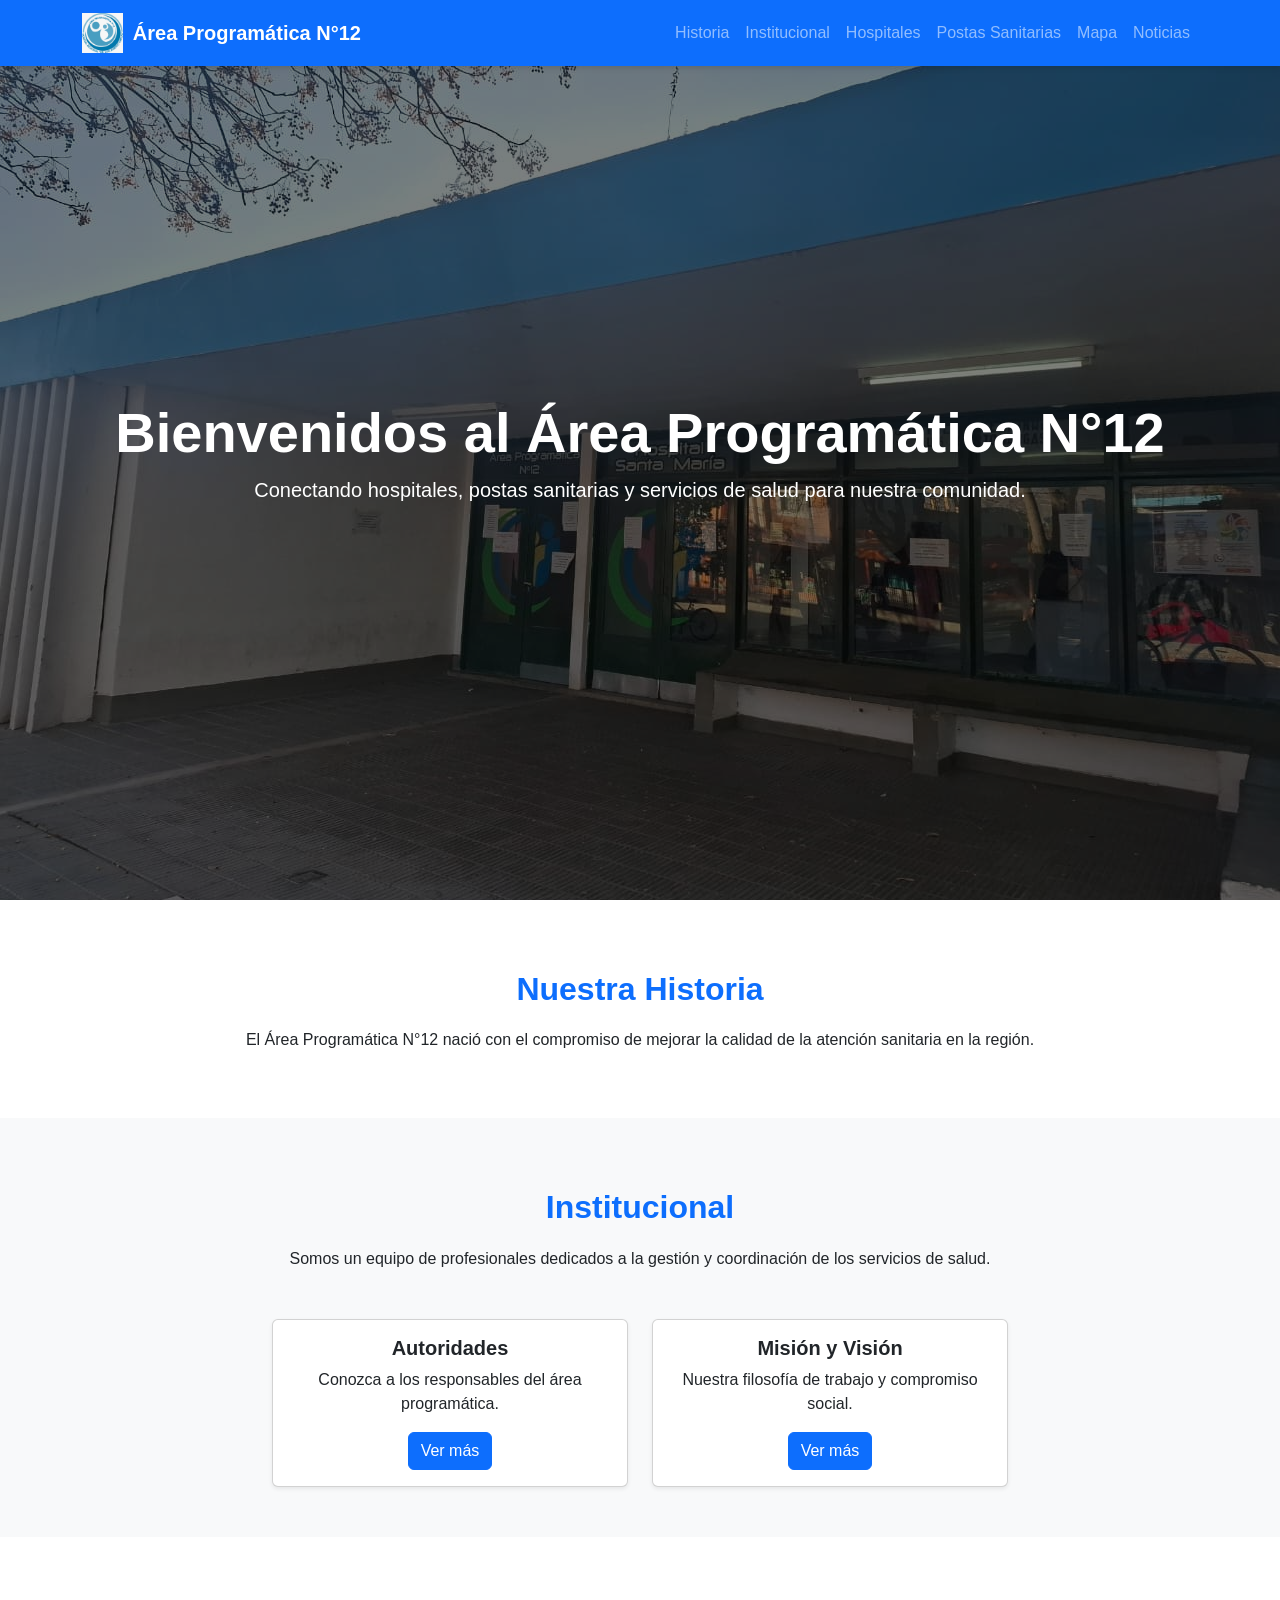
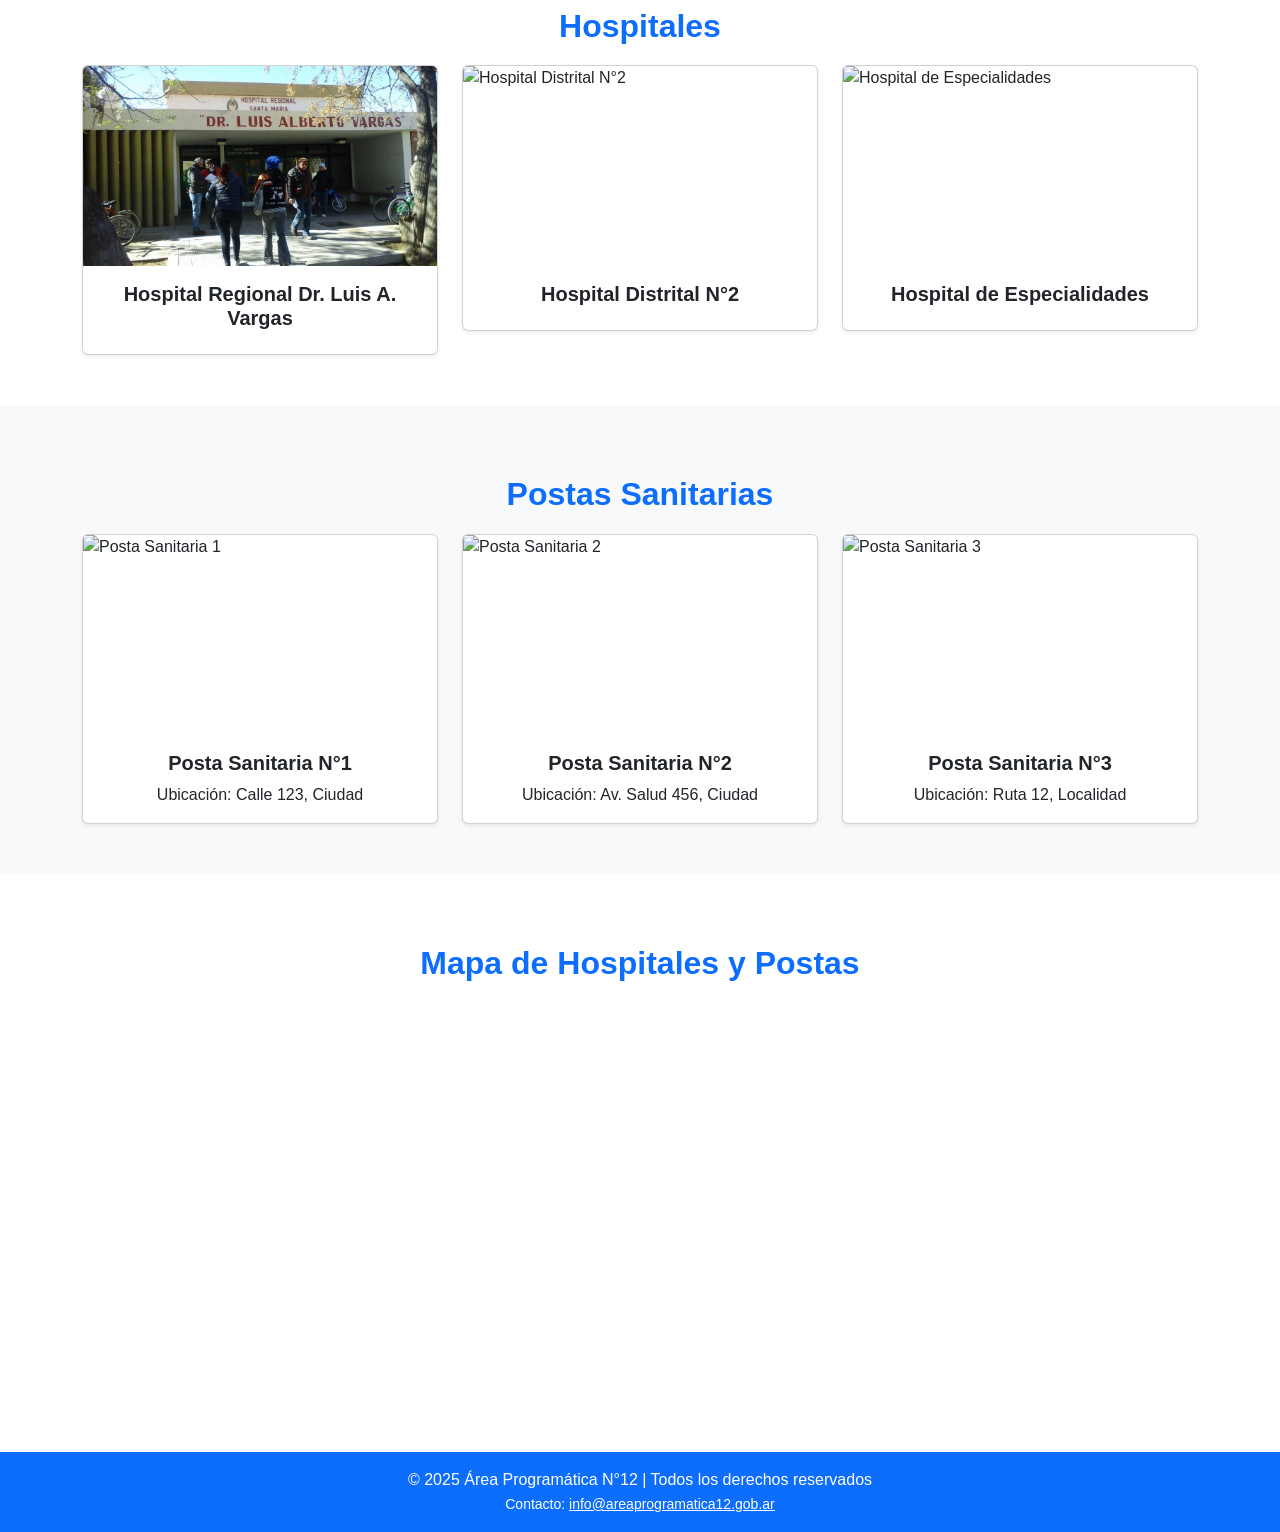
==== area12.html @ bc6757fe "v1.3" ====
<!DOCTYPE html>
<html lang="es">
<head>
  <meta charset="UTF-8" />
  <meta name="viewport" content="width=device-width, initial-scale=1.0" />
  <meta name="description" content="Área Programática N°12 - Historia, institucional, hospitales, postas sanitarias y noticias." />
  <title>Área Programática N°12</title>

  <!-- Bootstrap -->
  <link href="https://cdn.jsdelivr.net/npm/bootstrap@5.3.2/dist/css/bootstrap.min.css" rel="stylesheet" />

  <!-- Leaflet -->
  <link rel="stylesheet" href="https://unpkg.com/leaflet/dist/leaflet.css" />

  <style>
    html {
      scroll-behavior: smooth;
    }
    body {
      font-family: Arial, sans-serif;
    }

    /* Navbar */
    .navbar {
      box-shadow: 0 2px 5px rgba(0, 0, 0, 0.1);
    }
    .navbar-brand img {
      height: 40px;
      margin-right: 10px;
    }

    /* Secciones */
    section {
      padding-top: 70px;
      padding-bottom: 50px;
    }
    section h2 {
      font-weight: bold;
      color: #0d6efd;
      text-align: center;
      margin-bottom: 20px;
    }

    /* Portada */
    #inicio {
      background: url('images/portada-hospital.jpeg') no-repeat center center/cover;
      height: 100vh;
      position: relative;
      color: white;
    }
    #inicio::before {
      content: "";
      position: absolute;
      top: 0;
      left: 0;
      width: 100%;
      height: 100%;
      background: rgba(0, 0, 0, 0.5);
    }
    #inicio .container {
      position: relative;
      z-index: 1;
    }

    /* Tarjetas */
    .hospital-card img,
    .posta-card img {
      height: 200px;
      object-fit: cover;
    }

    /* Mapa */
    #map {
      height: 400px;
      border-radius: 10px;
      margin-top: 20px;
    }

    /* Footer */
    footer a {
      text-decoration: underline;
    }
  </style>
</head>
<body data-bs-spy="scroll" data-bs-target="#navbar" data-bs-offset="70" tabindex="0">

  <!-- Navbar -->
  <nav id="navbar" class="navbar navbar-expand-lg navbar-dark bg-primary fixed-top">
    <div class="container">
      <a class="navbar-brand fw-bold d-flex align-items-center" href="#inicio">
        <img src="images/logo2.jpeg" alt="Logo" />
        Área Programática N°12
      </a>
      <button class="navbar-toggler" type="button" data-bs-toggle="collapse" data-bs-target="#navbarNav">
        <span class="navbar-toggler-icon"></span>
      </button>
      <div class="collapse navbar-collapse" id="navbarNav">
        <ul class="navbar-nav ms-auto">
          <li class="nav-item"><a class="nav-link" href="#historia">Historia</a></li>
          <li class="nav-item"><a class="nav-link" href="#institucional">Institucional</a></li>
          <li class="nav-item"><a class="nav-link" href="#hospitales">Hospitales</a></li>
          <li class="nav-item"><a class="nav-link" href="#postas">Postas Sanitarias</a></li>
          <li class="nav-item"><a class="nav-link" href="#mapa">Mapa</a></li>
          <li class="nav-item"><a class="nav-link" href="#noticias">Noticias</a></li>
        </ul>
      </div>
    </div>
  </nav>

  <!-- Portada -->
  <section id="inicio" class="d-flex align-items-center text-center">
    <div class="container">
      <h1 class="fw-bold display-4">Bienvenidos al Área Programática N°12</h1>
      <p class="lead">Conectando hospitales, postas sanitarias y servicios de salud para nuestra comunidad.</p>
    </div>
  </section>

  <!-- Historia -->
  <section id="historia">
    <div class="container">
      <h2>Nuestra Historia</h2>
      <p class="text-center">El Área Programática N°12 nació con el compromiso de mejorar la calidad de la atención sanitaria en la región.</p>
    </div>
  </section>

  <!-- Institucional -->
  <section id="institucional" class="bg-light">
    <div class="container">
      <h2>Institucional</h2>
      <p class="text-center">Somos un equipo de profesionales dedicados a la gestión y coordinación de los servicios de salud.</p>

      <!-- Tarjetas con modales -->
      <div class="row g-4 justify-content-center mt-4">
        <!-- Autoridades -->
        <div class="col-md-4">
          <div class="card shadow-sm text-center">
            <div class="card-body">
              <h5 class="card-title fw-bold">Autoridades</h5>
              <p class="card-text">Conozca a los responsables del área programática.</p>
              <button class="btn btn-primary" data-bs-toggle="modal" data-bs-target="#modalAutoridades">Ver más</button>
            </div>
          </div>
        </div>
        <!-- Otra tarjeta de ejemplo -->
        <div class="col-md-4">
          <div class="card shadow-sm text-center">
            <div class="card-body">
              <h5 class="card-title fw-bold">Misión y Visión</h5>
              <p class="card-text">Nuestra filosofía de trabajo y compromiso social.</p>
              <button class="btn btn-primary" data-bs-toggle="modal" data-bs-target="#modalMision">Ver más</button>
            </div>
          </div>
        </div>
      </div>
    </div>
  </section>

  <!-- Modal Autoridades -->
  <div class="modal fade" id="modalAutoridades" tabindex="-1" aria-hidden="true">
    <div class="modal-dialog">
      <div class="modal-content">
        <div class="modal-header bg-primary text-white">
          <h5 class="modal-title">Autoridades</h5>
          <button type="button" class="btn-close btn-close-white" data-bs-dismiss="modal"></button>
        </div>
        <div class="modal-body">
          <ul>
            <li><strong>Director General:</strong> Dr. Juan Pérez</li>
            <li><strong>Subdirectora:</strong> Dra. María Gómez</li>
            <li><strong>Jefe de Área Técnica:</strong> Lic. Carlos Rodríguez</li>
          </ul>
        </div>
      </div>
    </div>
  </div>

  <!-- Modal Misión -->
  <div class="modal fade" id="modalMision" tabindex="-1" aria-hidden="true">
    <div class="modal-dialog">
      <div class="modal-content">
        <div class="modal-header bg-primary text-white">
          <h5 class="modal-title">Misión y Visión</h5>
          <button type="button" class="btn-close btn-close-white" data-bs-dismiss="modal"></button>
        </div>
        <div class="modal-body">
          <p>Nuestra misión es brindar servicios de salud de calidad, accesibles y oportunos a toda la comunidad, con una visión de innovación y desarrollo sostenible.</p>
        </div>
      </div>
    </div>
  </div>

  <!-- Hospitales -->
  <section id="hospitales">
    <div class="container">
      <h2>Hospitales</h2>
      <div class="row g-4">
        <div class="col-md-4">
          <a href="index.html" class="text-decoration-none text-dark">
            <div class="card hospital-card shadow-sm">
              <img src="images/portada-hospital.jpg" class="card-img-top" alt="Hospital Regional N°1">
              <div class="card-body text-center">
                <h5 class="card-title fw-bold">Hospital Regional Dr. Luis A. Vargas</h5>
              </div>
            </div>
          </a>
        </div>
        <div class="col-md-4">
          <a href="hospital2.html" class="text-decoration-none text-dark">
            <div class="card hospital-card shadow-sm">
              <img src="https://via.placeholder.com/400x200?text=Hospital+Distrital+N2" class="card-img-top" alt="Hospital Distrital N°2">
              <div class="card-body text-center">
                <h5 class="card-title fw-bold">Hospital Distrital N°2</h5>
              </div>
            </div>
          </a>
        </div>
        <div class="col-md-4">
          <a href="hospital3.html" class="text-decoration-none text-dark">
            <div class="card hospital-card shadow-sm">
              <img src="https://via.placeholder.com/400x200?text=Hospital+Especialidades" class="card-img-top" alt="Hospital de Especialidades">
              <div class="card-body text-center">
                <h5 class="card-title fw-bold">Hospital de Especialidades</h5>
              </div>
            </div>
          </a>
        </div>
      </div>
    </div>
  </section>

  <!-- Postas -->
  <section id="postas" class="bg-light">
    <div class="container">
      <h2>Postas Sanitarias</h2>
      <div class="row g-4">
        <div class="col-md-4">
          <div class="card posta-card shadow-sm">
            <img src="https://via.placeholder.com/400x200?text=Posta+Sanitaria+1" class="card-img-top" alt="Posta Sanitaria 1">
            <div class="card-body text-center">
              <h5 class="card-title fw-bold">Posta Sanitaria N°1</h5>
              <p class="card-text">Ubicación: Calle 123, Ciudad</p>
            </div>
          </div>
        </div>
        <div class="col-md-4">
          <div class="card posta-card shadow-sm">
            <img src="https://via.placeholder.com/400x200?text=Posta+Sanitaria+2" class="card-img-top" alt="Posta Sanitaria 2">
            <div class="card-body text-center">
              <h5 class="card-title fw-bold">Posta Sanitaria N°2</h5>
              <p class="card-text">Ubicación: Av. Salud 456, Ciudad</p>
            </div>
          </div>
        </div>
        <div class="col-md-4">
          <div class="card posta-card shadow-sm">
            <img src="https://via.placeholder.com/400x200?text=Posta+Sanitaria+3" class="card-img-top" alt="Posta Sanitaria 3">
            <div class="card-body text-center">
              <h5 class="card-title fw-bold">Posta Sanitaria N°3</h5>
              <p class="card-text">Ubicación: Ruta 12, Localidad</p>
            </div>
          </div>
        </div>
      </div>
    </div>
  </section>

  <!-- Mapa -->
  <section id="mapa">
    <div class="container">
      <h2>Mapa de Hospitales y Postas</h2>
      <div id="map"></div>
    </div>
  </section>

  <!-- Footer -->
  <footer class="bg-primary text-white text-center py-3">
    <p class="mb-0">&copy; 2025 Área Programática N°12 | Todos los derechos reservados</p>
    <small>Contacto: <a href="mailto:info@areaprogramatica12.gob.ar" class="text-white">info@areaprogramatica12.gob.ar</a></small>
  </footer>

  <!-- Scripts -->
  <script src="https://cdn.jsdelivr.net/npm/bootstrap@5.3.2/dist/js/bootstrap.bundle.min.js"></script>
  <script src="https://unpkg.com/leaflet/dist/leaflet.js"></script>

  <script>
     // Inicializar mapa
    const map = L.map('map').setView([-26.6494997, -66.3441922], 9); // Coordenadas de ejemplo

    // Cargar capa base
    L.tileLayer('https://{s}.tile.openstreetmap.org/{z}/{x}/{y}.png', {
      attribution: '&copy; OpenStreetMap contributors'
    }).addTo(map);

    // Marcadores: hospitales y postas (ejemplo)
    const locations = [
      { name: "Hospital Regional Dr. Luis A. Vargas", coords: [-26.6971282, -66.0483714] },
      { name: "Hospital Distrital N°2", coords: [-26.8003059, -66.0695177] },
      { name: "Hospital de Especialidades", coords: [-34.62, -58.42] },
      { name: "Posta Sanitaria N°1", coords: [-34.63, -58.43] },
      { name: "Posta Sanitaria N°2", coords: [-34.64, -58.44] },
      { name: "Posta Sanitaria N°3", coords: [-34.65, -58.45] }
    ];

    // Agregar marcadores al mapa
    locations.forEach(loc => {
      L.marker(loc.coords).addTo(map)
        .bindPopup(`<b>${loc.name}</b>`)
        .openPopup;
    });
  </script>
</body>
</html>
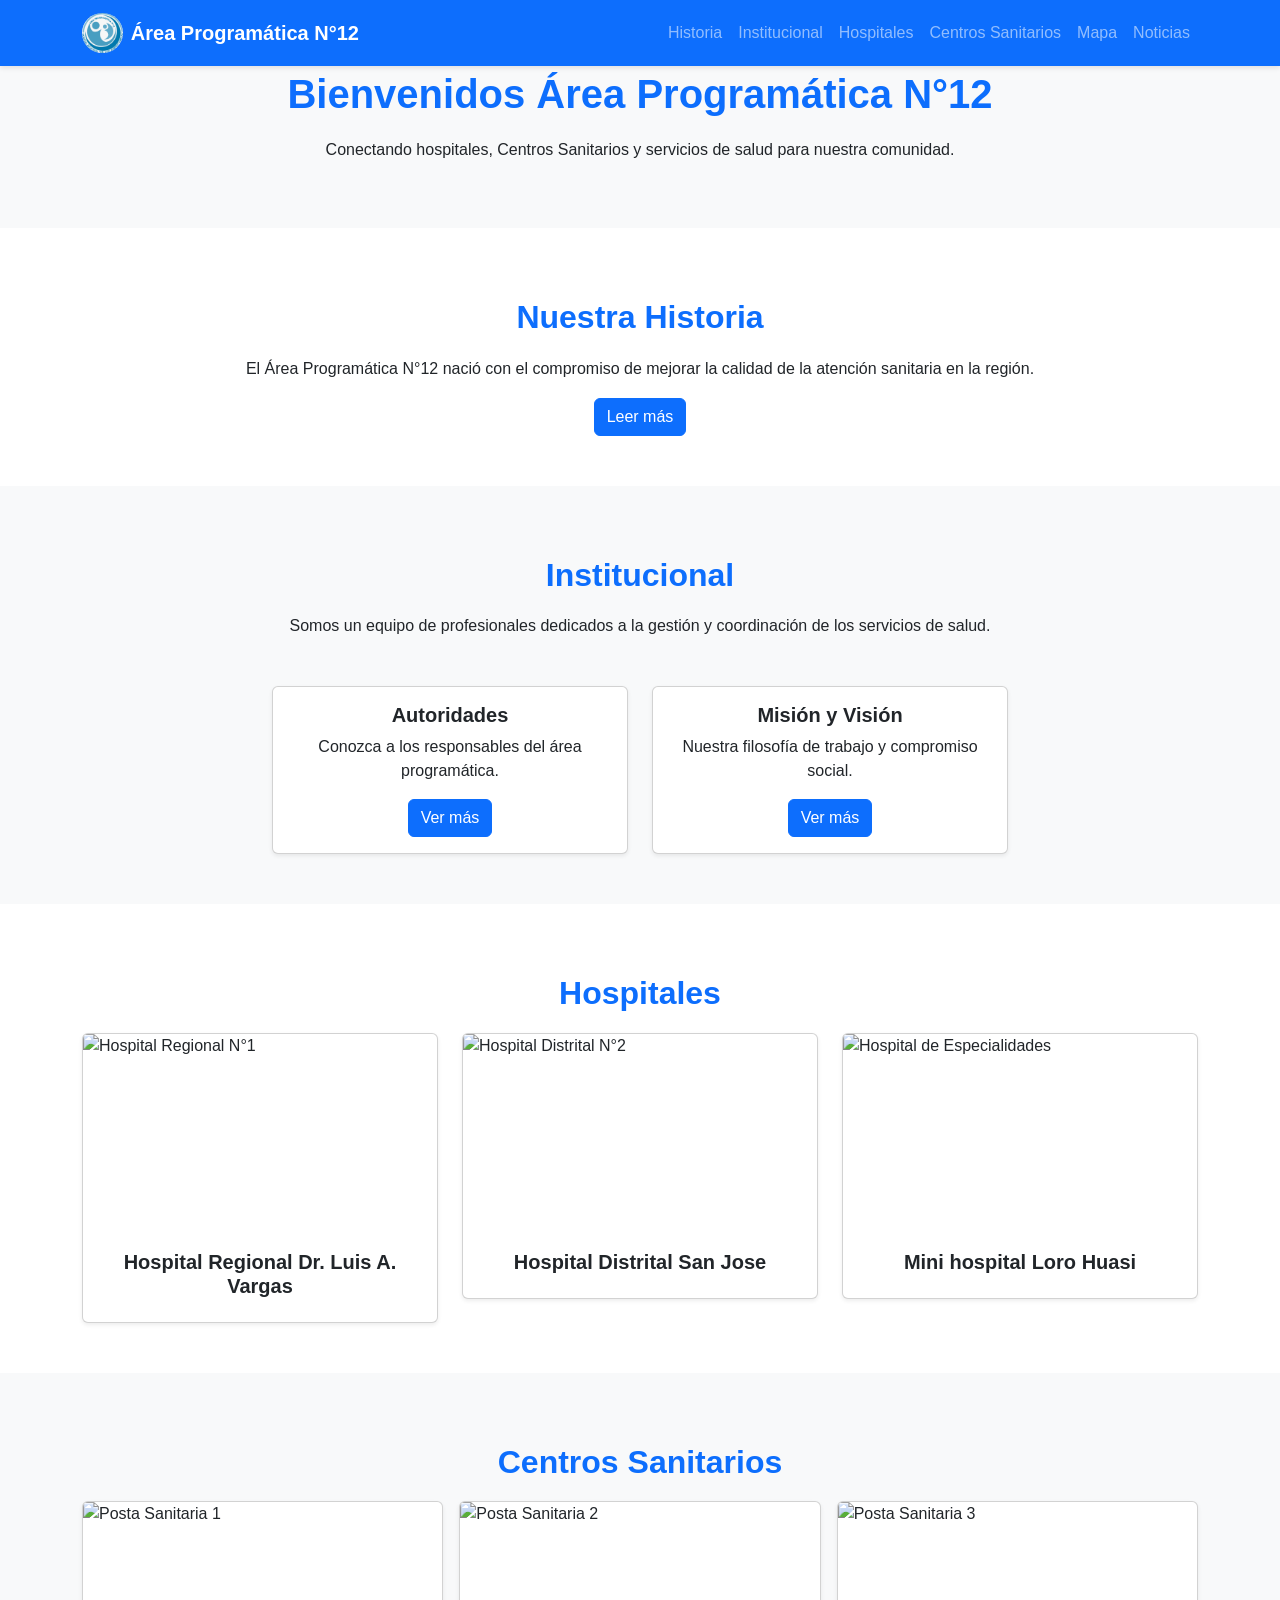
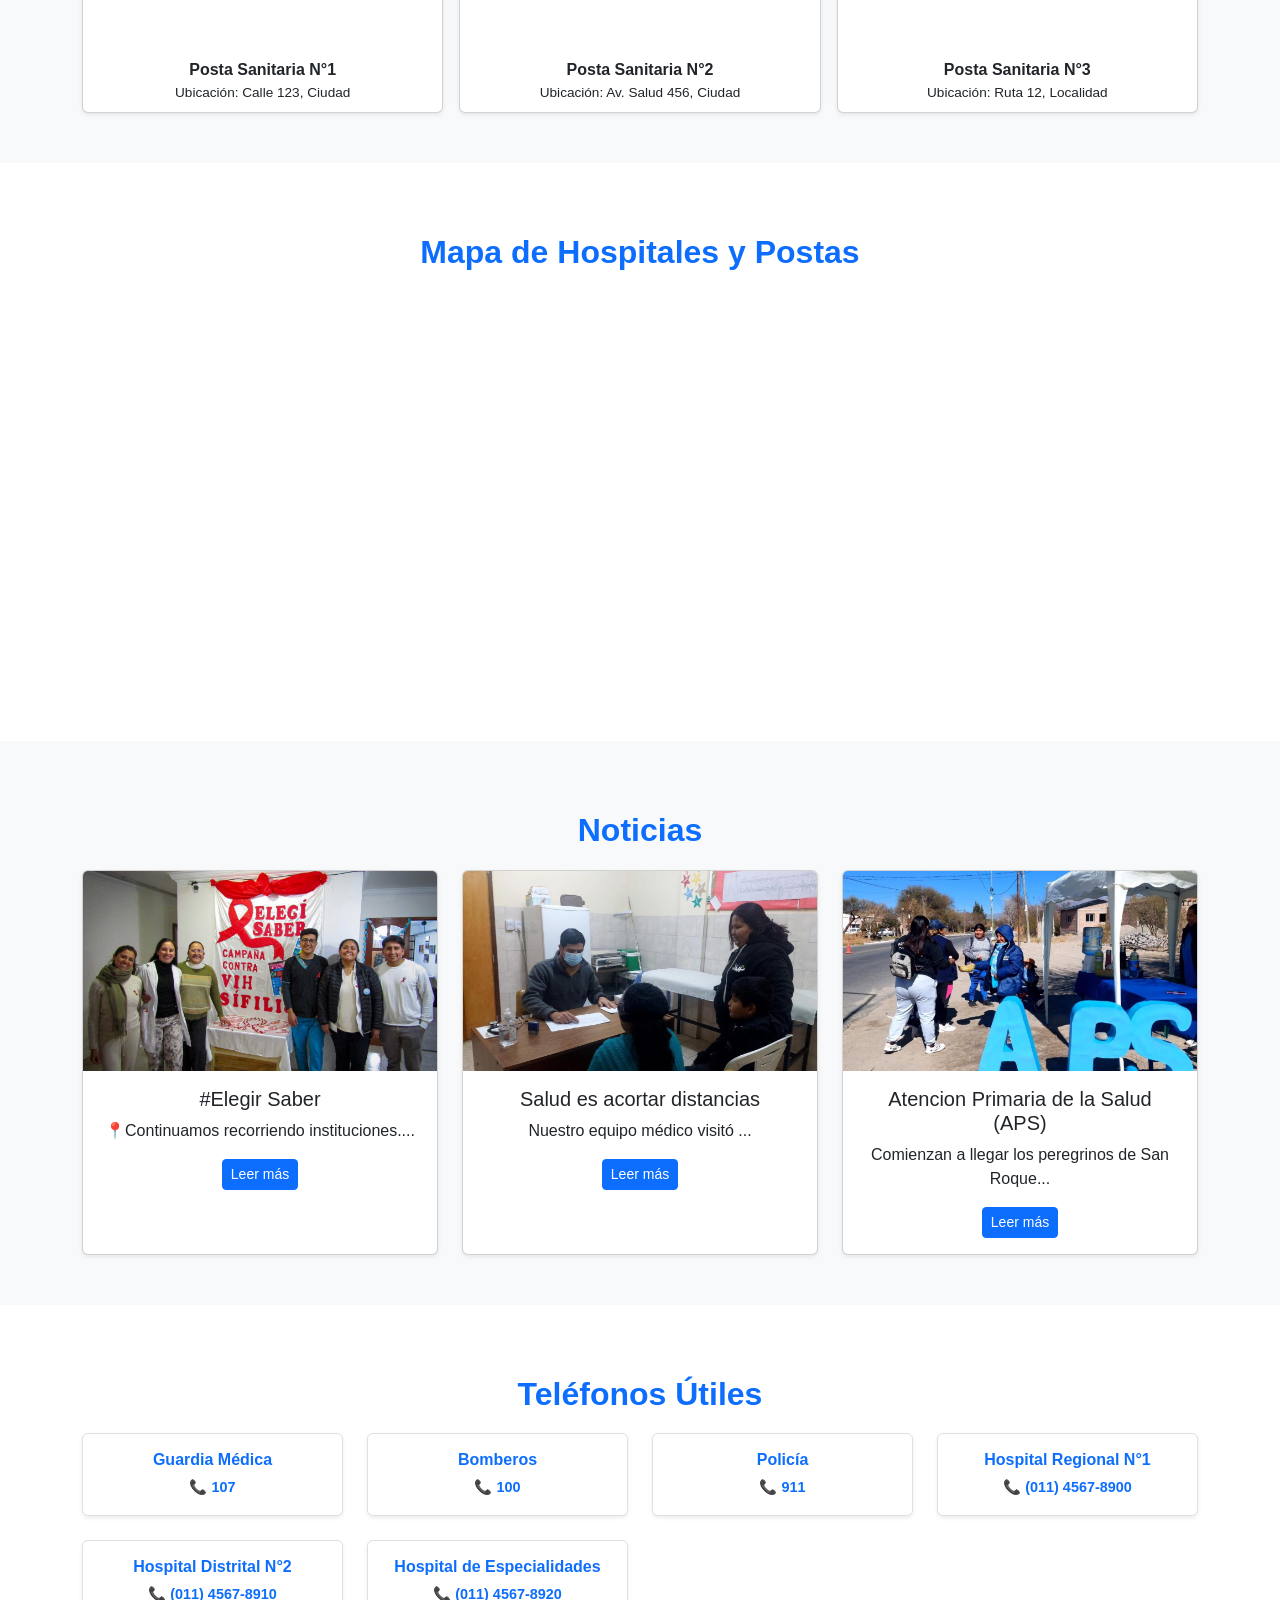
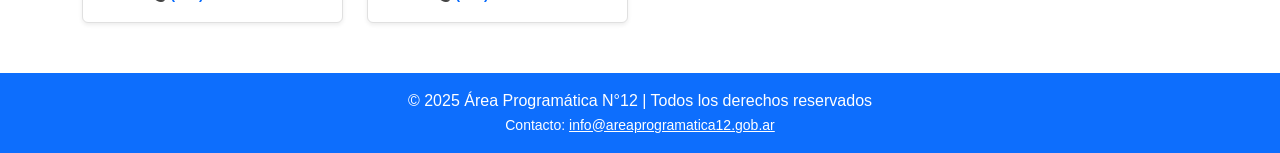
==== commit b697738b: "v1.2" ====
--- a/area12.html
+++ b/area12.html
@@ -1,10 +1,13 @@
 <!DOCTYPE html>
 <html lang="es">
+
 <head>
   <meta charset="UTF-8" />
   <meta name="viewport" content="width=device-width, initial-scale=1.0" />
-  <meta name="description" content="Área Programática N°12 - Historia, institucional, hospitales, postas sanitarias y noticias." />
+  <meta name="description"
+    content="Área Programática N°12 - Historia, institucional, hospitales, postas sanitarias y noticias." />
   <title>Área Programática N°12</title>
+  <link rel="icon" href="images/logo2.jpeg" type="image/jpeg" class="rounded-circle" />
 
   <!-- Bootstrap -->
   <link href="https://cdn.jsdelivr.net/npm/bootstrap@5.3.2/dist/css/bootstrap.min.css" rel="stylesheet" />
@@ -16,6 +19,7 @@
     html {
       scroll-behavior: smooth;
     }
+
     body {
       font-family: Arial, sans-serif;
     }
@@ -24,6 +28,7 @@
     .navbar {
       box-shadow: 0 2px 5px rgba(0, 0, 0, 0.1);
     }
+
     .navbar-brand img {
       height: 40px;
       margin-right: 10px;
@@ -34,39 +39,61 @@
       padding-top: 70px;
       padding-bottom: 50px;
     }
-    section h2 {
+
+    section h2,h1 {
       font-weight: bold;
       color: #0d6efd;
+      /* Azul principal */
       text-align: center;
       margin-bottom: 20px;
     }
 
-    /* Portada */
+    /* Bienvenidos */
     #inicio {
-      background: url('images/portada-hospital.jpeg') no-repeat center center/cover;
-      height: 100vh;
-      position: relative;
-      color: white;
-    }
-    #inicio::before {
-      content: "";
-      position: absolute;
-      top: 0;
-      left: 0;
-      width: 100%;
-      height: 100%;
-      background: rgba(0, 0, 0, 0.5);
-    }
-    #inicio .container {
-      position: relative;
-      z-index: 1;
-    }
-
-    /* Tarjetas */
-    .hospital-card img,
-    .posta-card img {
+      background-color: #f8f9fa;
+      /* Igual estilo que Historia */
+    }
+
+    #inicio p {
+      text-align: center;
+    }
+
+    /* Historia */
+    #historia p {
+      max-width: 800px;
+      margin: 0 auto;
+      line-height: 1.6;
+    }
+
+    #historia .btn {
+      margin-top: 15px;
+    }
+
+    /* Tarjetas Hospitales */
+    .hospital-card img {
       height: 200px;
       object-fit: cover;
+    }
+
+    /* Tarjetas Postas (más chicas) */
+    .posta-card img {
+      height: 150px;
+      object-fit: cover;
+    }
+
+    .posta-card .card-body {
+      padding: 0.75rem;
+      /* menos padding */
+    }
+
+    .posta-card h6 {
+      font-size: 1rem;
+      margin-bottom: 0.25rem;
+    }
+
+    .posta-card p {
+      font-size: 0.85rem;
+      margin: 0;
     }
 
     /* Mapa */
@@ -80,15 +107,56 @@
     footer a {
       text-decoration: underline;
     }
+
+    /* Noticias - imágenes uniformes */
+    .noticia-img {
+      height: 200px;
+      object-fit: cover;
+      /* Recorta la imagen manteniendo proporción */
+    }
+
+    /* Noticias */
+    #noticias .card {
+      transition: transform 0.2s;
+    }
+
+    #noticias .card:hover {
+      transform: translateY(-5px);
+    }
+
+    /* Teléfonos útiles */
+    #telefonos .card {
+      border: 1px solid #e0e0e0;
+    }
+
+    #telefonos .card h5 {
+      font-size: 1rem;
+      color: #0d6efd;
+    }
+
+    #telefonos .card p {
+      font-size: 0.9rem;
+    }
+
+    #telefonos a {
+      color: #0d6efd;
+      font-weight: bold;
+      text-decoration: none;
+    }
+
+    #telefonos a:hover {
+      text-decoration: underline;
+    }
   </style>
 </head>
+
 <body data-bs-spy="scroll" data-bs-target="#navbar" data-bs-offset="70" tabindex="0">
 
   <!-- Navbar -->
   <nav id="navbar" class="navbar navbar-expand-lg navbar-dark bg-primary fixed-top">
     <div class="container">
       <a class="navbar-brand fw-bold d-flex align-items-center" href="#inicio">
-        <img src="images/logo2.jpeg" alt="Logo" />
+        <img src="images/logo2.jpeg" alt="Logo" height="50" class="me-2 rounded-circle">
         Área Programática N°12
       </a>
       <button class="navbar-toggler" type="button" data-bs-toggle="collapse" data-bs-target="#navbarNav">
@@ -99,7 +167,7 @@
           <li class="nav-item"><a class="nav-link" href="#historia">Historia</a></li>
           <li class="nav-item"><a class="nav-link" href="#institucional">Institucional</a></li>
           <li class="nav-item"><a class="nav-link" href="#hospitales">Hospitales</a></li>
-          <li class="nav-item"><a class="nav-link" href="#postas">Postas Sanitarias</a></li>
+          <li class="nav-item"><a class="nav-link" href="#postas">Centros Sanitarios</a></li>
           <li class="nav-item"><a class="nav-link" href="#mapa">Mapa</a></li>
           <li class="nav-item"><a class="nav-link" href="#noticias">Noticias</a></li>
         </ul>
@@ -108,26 +176,59 @@
   </nav>
 
   <!-- Portada -->
-  <section id="inicio" class="d-flex align-items-center text-center">
-    <div class="container">
-      <h1 class="fw-bold display-4">Bienvenidos al Área Programática N°12</h1>
-      <p class="lead">Conectando hospitales, postas sanitarias y servicios de salud para nuestra comunidad.</p>
-    </div>
-  </section>
+  <!-- Bienvenidos -->
+  <section id="inicio" class="bg-light">
+    <div class="container">
+      <h1>Bienvenidos Área Programática N°12</h1>
+      <p class="text-center">Conectando hospitales, Centros Sanitarios y servicios de salud para nuestra comunidad.</p>
+    </div>
+  </section>
+
 
   <!-- Historia -->
   <section id="historia">
     <div class="container">
       <h2>Nuestra Historia</h2>
-      <p class="text-center">El Área Programática N°12 nació con el compromiso de mejorar la calidad de la atención sanitaria en la región.</p>
-    </div>
-  </section>
+      <p class="text-center">
+        El Área Programática N°12 nació con el compromiso de mejorar la calidad de la atención sanitaria en la región.
+      </p>
+      <div class="text-center">
+        <button class="btn btn-primary mt-3" data-bs-toggle="modal" data-bs-target="#modalHistoria">Leer más</button>
+      </div>
+    </div>
+  </section>
+
+  <!-- Modal Historia -->
+  <div class="modal fade" id="modalHistoria" tabindex="-1" aria-hidden="true">
+    <div class="modal-dialog modal-lg">
+      <div class="modal-content">
+        <div class="modal-header bg-primary text-white">
+          <h5 class="modal-title">Nuestra Historia</h5>
+          <button type="button" class="btn-close btn-close-white" data-bs-dismiss="modal"></button>
+        </div>
+        <div class="modal-body">
+          <p>
+            El Área Programática N°12 fue creada para garantizar un acceso equitativo y de calidad a la salud.
+            Desde sus inicios hemos trabajado para fortalecer los hospitales, ampliar la cobertura sanitaria en la zona
+            rural
+            y desarrollar programas de prevención y promoción de la salud para toda la comunidad.
+          </p>
+          <p>
+            Actualmente coordinamos una red de hospitales y postas sanitarias que atienden a miles de habitantes,
+            con un equipo de profesionales comprometidos con el bienestar de la población.
+          </p>
+        </div>
+      </div>
+    </div>
+  </div>
+
 
   <!-- Institucional -->
   <section id="institucional" class="bg-light">
     <div class="container">
       <h2>Institucional</h2>
-      <p class="text-center">Somos un equipo de profesionales dedicados a la gestión y coordinación de los servicios de salud.</p>
+      <p class="text-center">Somos un equipo de profesionales dedicados a la gestión y coordinación de los servicios de
+        salud.</p>
 
       <!-- Tarjetas con modales -->
       <div class="row g-4 justify-content-center mt-4">
@@ -183,7 +284,8 @@
           <button type="button" class="btn-close btn-close-white" data-bs-dismiss="modal"></button>
         </div>
         <div class="modal-body">
-          <p>Nuestra misión es brindar servicios de salud de calidad, accesibles y oportunos a toda la comunidad, con una visión de innovación y desarrollo sostenible.</p>
+          <p>Nuestra misión es brindar servicios de salud de calidad, accesibles y oportunos a toda la comunidad, con
+            una visión de innovación y desarrollo sostenible.</p>
         </div>
       </div>
     </div>
@@ -197,7 +299,7 @@
         <div class="col-md-4">
           <a href="index.html" class="text-decoration-none text-dark">
             <div class="card hospital-card shadow-sm">
-              <img src="images/portada-hospital.jpg" class="card-img-top" alt="Hospital Regional N°1">
+              <img src="https://vallecalchaqui.com/download/multimedia.normal.8d753575d50ce6de.486f7370697479616c5f6e6f726d616c2e6a7067.jpg" class="card-img-top" alt="Hospital Regional N°1">
               <div class="card-body text-center">
                 <h5 class="card-title fw-bold">Hospital Regional Dr. Luis A. Vargas</h5>
               </div>
@@ -207,9 +309,10 @@
         <div class="col-md-4">
           <a href="hospital2.html" class="text-decoration-none text-dark">
             <div class="card hospital-card shadow-sm">
-              <img src="https://via.placeholder.com/400x200?text=Hospital+Distrital+N2" class="card-img-top" alt="Hospital Distrital N°2">
+              <img src="https://www.catamarcactual.com.ar/u/fotografias/fotosnoticias/2015/12/26/70493.jpg" class="card-img-top"
+                alt="Hospital Distrital N°2">
               <div class="card-body text-center">
-                <h5 class="card-title fw-bold">Hospital Distrital N°2</h5>
+                <h5 class="card-title fw-bold">Hospital Distrital San Jose</h5>
               </div>
             </div>
           </a>
@@ -217,9 +320,10 @@
         <div class="col-md-4">
           <a href="hospital3.html" class="text-decoration-none text-dark">
             <div class="card hospital-card shadow-sm">
-              <img src="https://via.placeholder.com/400x200?text=Hospital+Especialidades" class="card-img-top" alt="Hospital de Especialidades">
+              <img src="https://via.placeholder.com/400x200?text=Hospital+Especialidades" class="card-img-top"
+                alt="Hospital de Especialidades">
               <div class="card-body text-center">
-                <h5 class="card-title fw-bold">Hospital de Especialidades</h5>
+                <h5 class="card-title fw-bold">Mini hospital Loro Huasi</h5>
               </div>
             </div>
           </a>
@@ -231,38 +335,42 @@
   <!-- Postas -->
   <section id="postas" class="bg-light">
     <div class="container">
-      <h2>Postas Sanitarias</h2>
-      <div class="row g-4">
+      <h2>Centros Sanitarios</h2>
+      <div class="row g-3">
         <div class="col-md-4">
           <div class="card posta-card shadow-sm">
-            <img src="https://via.placeholder.com/400x200?text=Posta+Sanitaria+1" class="card-img-top" alt="Posta Sanitaria 1">
-            <div class="card-body text-center">
-              <h5 class="card-title fw-bold">Posta Sanitaria N°1</h5>
-              <p class="card-text">Ubicación: Calle 123, Ciudad</p>
+            <img src="https://via.placeholder.com/300x150?text=Posta+Sanitaria+1" class="card-img-top"
+              alt="Posta Sanitaria 1">
+            <div class="card-body text-center p-2">
+              <h6 class="card-title fw-bold">Posta Sanitaria N°1</h6>
+              <p class="card-text small">Ubicación: Calle 123, Ciudad</p>
             </div>
           </div>
         </div>
         <div class="col-md-4">
           <div class="card posta-card shadow-sm">
-            <img src="https://via.placeholder.com/400x200?text=Posta+Sanitaria+2" class="card-img-top" alt="Posta Sanitaria 2">
-            <div class="card-body text-center">
-              <h5 class="card-title fw-bold">Posta Sanitaria N°2</h5>
-              <p class="card-text">Ubicación: Av. Salud 456, Ciudad</p>
+            <img src="https://via.placeholder.com/300x150?text=Posta+Sanitaria+2" class="card-img-top"
+              alt="Posta Sanitaria 2">
+            <div class="card-body text-center p-2">
+              <h6 class="card-title fw-bold">Posta Sanitaria N°2</h6>
+              <p class="card-text small">Ubicación: Av. Salud 456, Ciudad</p>
             </div>
           </div>
         </div>
         <div class="col-md-4">
           <div class="card posta-card shadow-sm">
-            <img src="https://via.placeholder.com/400x200?text=Posta+Sanitaria+3" class="card-img-top" alt="Posta Sanitaria 3">
-            <div class="card-body text-center">
-              <h5 class="card-title fw-bold">Posta Sanitaria N°3</h5>
-              <p class="card-text">Ubicación: Ruta 12, Localidad</p>
-            </div>
-          </div>
-        </div>
-      </div>
-    </div>
-  </section>
+            <img src="https://via.placeholder.com/300x150?text=Posta+Sanitaria+3" class="card-img-top"
+              alt="Posta Sanitaria 3">
+            <div class="card-body text-center p-2">
+              <h6 class="card-title fw-bold">Posta Sanitaria N°3</h6>
+              <p class="card-text small">Ubicación: Ruta 12, Localidad</p>
+            </div>
+          </div>
+        </div>
+      </div>
+    </div>
+  </section>
+
 
   <!-- Mapa -->
   <section id="mapa">
@@ -271,11 +379,184 @@
       <div id="map"></div>
     </div>
   </section>
+
+  <!-- Noticias -->
+  <section id="noticias" class="bg-light">
+    <div class="container">
+      <h2>Noticias</h2>
+      <div class="row g-4">
+        <!-- Noticia 1 -->
+        <div class="col-md-4">
+          <div class="card h-100 shadow-sm text-center">
+            <img src="images/noticias1.jpeg" class="card-img-top noticia-img" alt="Campaña de Vacunación">
+            <div class="card-body">
+              <h5 class="card-title">#Elegir Saber</h5>
+              <p class="card-text">📍Continuamos recorriendo instituciones....</p>
+              <button class="btn btn-primary btn-sm" data-bs-toggle="modal" data-bs-target="#modalNoticia1">Leer
+                más</button>
+            </div>
+          </div>
+        </div>
+
+        <!-- Noticia 2 -->
+        <div class="col-md-4">
+          <div class="card h-100 shadow-sm text-center">
+            <img src="images/noticias2.jpeg" class="card-img-top noticia-img" alt="Nuevos Equipos">
+            <div class="card-body">
+              <h5 class="card-title">Salud es acortar distancias</h5>
+              <p class="card-text">Nuestro equipo médico visitó ...</p>
+              <button class="btn btn-primary btn-sm" data-bs-toggle="modal" data-bs-target="#modalNoticia2">Leer
+                más</button>
+            </div>
+          </div>
+        </div>
+
+        <!-- Noticia 3 -->
+        <div class="col-md-4">
+          <div class="card h-100 shadow-sm text-center">
+            <img src="images/noticias3.jpeg" class="card-img-top noticia-img" alt="Capacitación">
+            <div class="card-body">
+              <h5 class="card-title">Atencion Primaria de la Salud (APS)</h5>
+              <p class="card-text">Comienzan a llegar los peregrinos de San Roque...</p>
+              <button class="btn btn-primary btn-sm" data-bs-toggle="modal" data-bs-target="#modalNoticia3">Leer
+                más</button>
+            </div>
+          </div>
+        </div>
+      </div>
+    </div>
+  </section>
+
+  <!-- Modal Noticia 1 -->
+  <div class="modal fade" id="modalNoticia1" tabindex="-1" aria-hidden="true">
+    <div class="modal-dialog modal-lg">
+      <div class="modal-content">
+        <div class="modal-header bg-primary text-white">
+          <h5 class="modal-title">Campaña de Vacunación</h5>
+          <button type="button" class="btn-close btn-close-white" data-bs-dismiss="modal"></button>
+        </div>
+        <div class="modal-body">
+          <p>Hoy nuestro equipo del programa #ElegíSaber llegó al Concejo Deliberante, donde brindamos una charla
+            informativa y realizamos test rápidos de VIH. <br>
+            <br>
+            🧪 Apostamos a la prevención, el acceso a la información y el testeo voluntario como herramientas clave
+            para el cuidado de la salud, sin prejuicios. <br>
+            <br>
+            💪Agradecemos al personal del Concejo por su compromiso, colaboración y participación activa en este
+            proyecto.
+          </p>
+        </div>
+      </div>
+    </div>
+  </div>
+
+  <!-- Modal Noticia 2 -->
+  <div class="modal fade" id="modalNoticia2" tabindex="-1" aria-hidden="true">
+    <div class="modal-dialog modal-lg">
+      <div class="modal-content">
+        <div class="modal-header bg-primary text-white">
+          <h5 class="modal-title">Salud es acortar distancias</h5>
+          <button type="button" class="btn-close btn-close-white" data-bs-dismiss="modal"></button>
+        </div>
+        <div class="modal-body">
+          <p>🏥Como se realiza habitualmente, nuestro equipo médico visitó el día de ayer, el Mini Hospital de Loro
+            Huasi, brindando atención clínica a vecinos y vecinas de la zona.<br>
+            <br>
+            💚 Acercar la salud es acortar distancias y construir una comunidad más saludable, es fundamental para
+            que todos tengan acceso a controles y tratamientos, brindando atención de calidad en cada rincón de
+            nuestra comunidad.
+          </p>
+        </div>
+      </div>
+    </div>
+  </div>
+
+  <!-- Modal Noticia 3 -->
+  <div class="modal fade" id="modalNoticia3" tabindex="-1" aria-hidden="true">
+    <div class="modal-dialog modal-lg">
+      <div class="modal-content">
+        <div class="modal-header bg-primary text-white">
+          <h5 class="modal-title">Capacitación</h5>
+          <button type="button" class="btn-close btn-close-white" data-bs-dismiss="modal"></button>
+        </div>
+        <div class="modal-body">
+          <p>🙌En el marco de esta celebración tan importante para nuestra comunidad, el Servicio de Atención
+            Primaria de la Salud (APS) de nuestro Hospital acompaña y asiste a los peregrinos que llegan. <br>
+            <br>
+            ✅️En esta oportunidad, en la localidad de La Loma. <br>
+            <br>
+            ✔️Con compromiso y dedicación, nuestro equipo brinda atención médica, controles y el apoyo necesario
+            para cuidar la salud de todos durante estos días de fe y encuentro.
+          </p>
+        </div>
+      </div>
+    </div>
+  </div>
+
+
+  <!-- Teléfonos Útiles -->
+  <section id="telefonos">
+    <div class="container">
+      <h2>Teléfonos Útiles</h2>
+      <div class="row g-4 text-center">
+        <div class="col-md-3 col-6">
+          <div class="card shadow-sm h-100">
+            <div class="card-body">
+              <h5 class="card-title fw-bold">Guardia Médica</h5>
+              <p class="card-text"><a href="tel:107">📞 107</a></p>
+            </div>
+          </div>
+        </div>
+        <div class="col-md-3 col-6">
+          <div class="card shadow-sm h-100">
+            <div class="card-body">
+              <h5 class="card-title fw-bold">Bomberos</h5>
+              <p class="card-text"><a href="tel:100">📞 100</a></p>
+            </div>
+          </div>
+        </div>
+        <div class="col-md-3 col-6">
+          <div class="card shadow-sm h-100">
+            <div class="card-body">
+              <h5 class="card-title fw-bold">Policía</h5>
+              <p class="card-text"><a href="tel:911">📞 911</a></p>
+            </div>
+          </div>
+        </div>
+        <div class="col-md-3 col-6">
+          <div class="card shadow-sm h-100">
+            <div class="card-body">
+              <h5 class="card-title fw-bold">Hospital Regional N°1</h5>
+              <p class="card-text"><a href="tel:+541145678900">📞 (011) 4567-8900</a></p>
+            </div>
+          </div>
+        </div>
+        <div class="col-md-3 col-6">
+          <div class="card shadow-sm h-100">
+            <div class="card-body">
+              <h5 class="card-title fw-bold">Hospital Distrital N°2</h5>
+              <p class="card-text"><a href="tel:+541145678910">📞 (011) 4567-8910</a></p>
+            </div>
+          </div>
+        </div>
+        <div class="col-md-3 col-6">
+          <div class="card shadow-sm h-100">
+            <div class="card-body">
+              <h5 class="card-title fw-bold">Hospital de Especialidades</h5>
+              <p class="card-text"><a href="tel:+541145678920">📞 (011) 4567-8920</a></p>
+            </div>
+          </div>
+        </div>
+      </div>
+    </div>
+  </section>
+
 
   <!-- Footer -->
   <footer class="bg-primary text-white text-center py-3">
     <p class="mb-0">&copy; 2025 Área Programática N°12 | Todos los derechos reservados</p>
-    <small>Contacto: <a href="mailto:info@areaprogramatica12.gob.ar" class="text-white">info@areaprogramatica12.gob.ar</a></small>
+    <small>Contacto: <a href="mailto:info@areaprogramatica12.gob.ar"
+        class="text-white">info@areaprogramatica12.gob.ar</a></small>
   </footer>
 
   <!-- Scripts -->
@@ -283,7 +564,7 @@
   <script src="https://unpkg.com/leaflet/dist/leaflet.js"></script>
 
   <script>
-     // Inicializar mapa
+    // Inicializar mapa
     const map = L.map('map').setView([-26.6494997, -66.3441922], 9); // Coordenadas de ejemplo
 
     // Cargar capa base
@@ -294,13 +575,24 @@
     // Marcadores: hospitales y postas (ejemplo)
     const locations = [
       { name: "Hospital Regional Dr. Luis A. Vargas", coords: [-26.6971282, -66.0483714] },
-      { name: "Hospital Distrital N°2", coords: [-26.8003059, -66.0695177] },
-      { name: "Hospital de Especialidades", coords: [-34.62, -58.42] },
-      { name: "Posta Sanitaria N°1", coords: [-34.63, -58.43] },
-      { name: "Posta Sanitaria N°2", coords: [-34.64, -58.44] },
-      { name: "Posta Sanitaria N°3", coords: [-34.65, -58.45] }
-    ];
-
+      { name: "Hospital Distrital San Jose", coords: [-26.8003059, -66.0695177] },
+      { name: "Mini Hospital Loro Huasi", coords: [-26.7483107, -66.056121] },
+      { name: "Centro Sanitario Las Mojarras", coords: [-26.661258, -66.0632455] },
+      { name: "Centro Sanitario Fuerte Quemado", coords: [-26.6221588, -66.0501067] },
+      { name: "Centro Sanitario El Puesto", coords: [-26.6470038, -66.0417854] },
+      { name: "Centro Sanitario Chañar Punco", coords: [-26.7513071, -66.0795256] },
+      { name: "Centro Sanitario Famatanca", coords: [-26.7788012, -66.0832663] },
+      { name: "Centro Sanitario San Jose Banda", coords: [-26.8006267, -66.0865066] },
+      { name: "Centro Sanitario Casa de Piedra", coords: [-26.8321878, -66.0918638] },
+      { name: "Centro Sanitario El Desmonte", coords: [-26.8846275,-66.1027685] },
+      { name: "Centro Sanitario Punta De Balasto", coords: [-26.9521571,-66.1353081] },
+      { name: "Centro Sanitario Famabalasto", coords: [-26.8591381,-66.3241951] },
+      { name: "Centro Sanitario La Hoyada", coords: [-26.5428413,-66.3663831] },
+      { name: "Centro Sanitario Toro Yaco", coords: [-26.520453,-66.28829] },
+      { name: "Centro Sanitario El Cajon", coords: [-26.4049704,-66.2638229] },
+      { name: "Centro Sanitario Ovejeria", coords: [-26.2618809,-66.2261989] },
+      { name: "Centro Sanitario Agua Amarilla", coords: [-26.7974494,-66.484595] },
+  ]
     // Agregar marcadores al mapa
     locations.forEach(loc => {
       L.marker(loc.coords).addTo(map)
@@ -309,4 +601,5 @@
     });
   </script>
 </body>
-</html>
+
+</html>
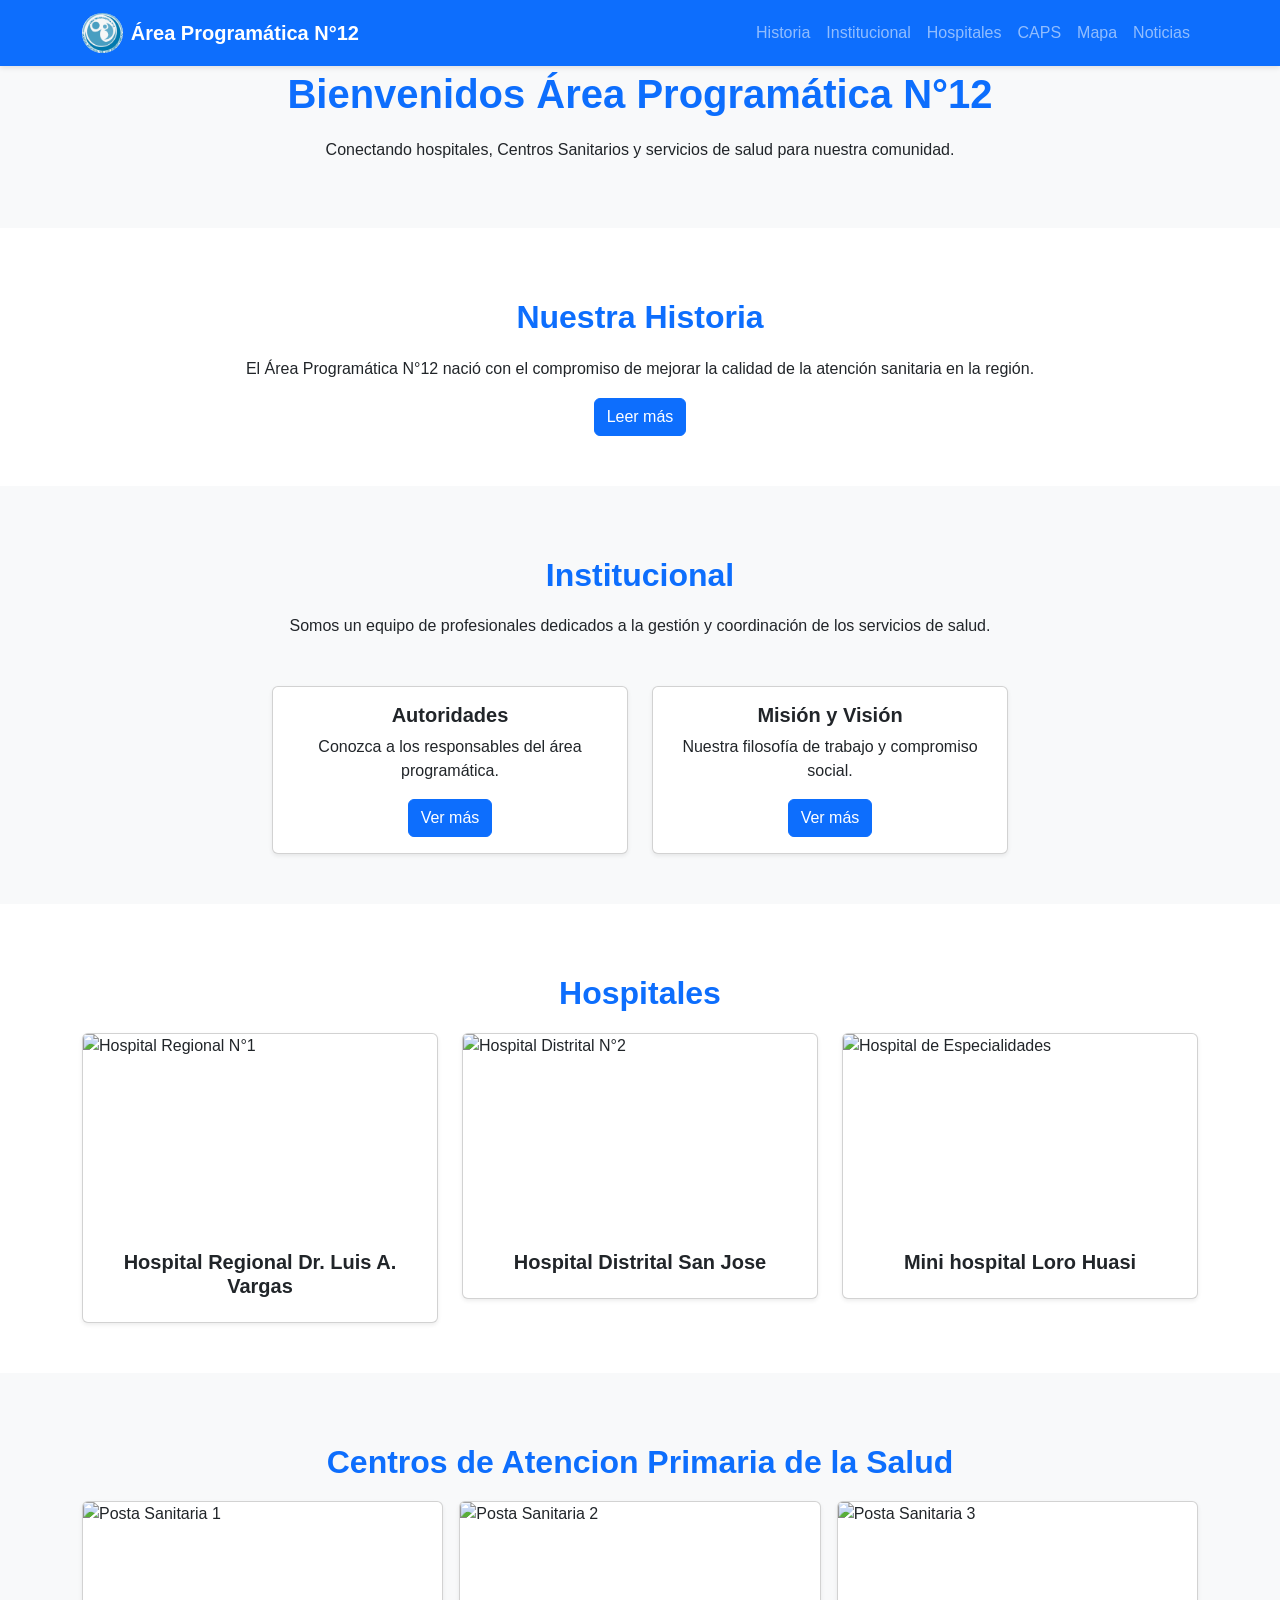
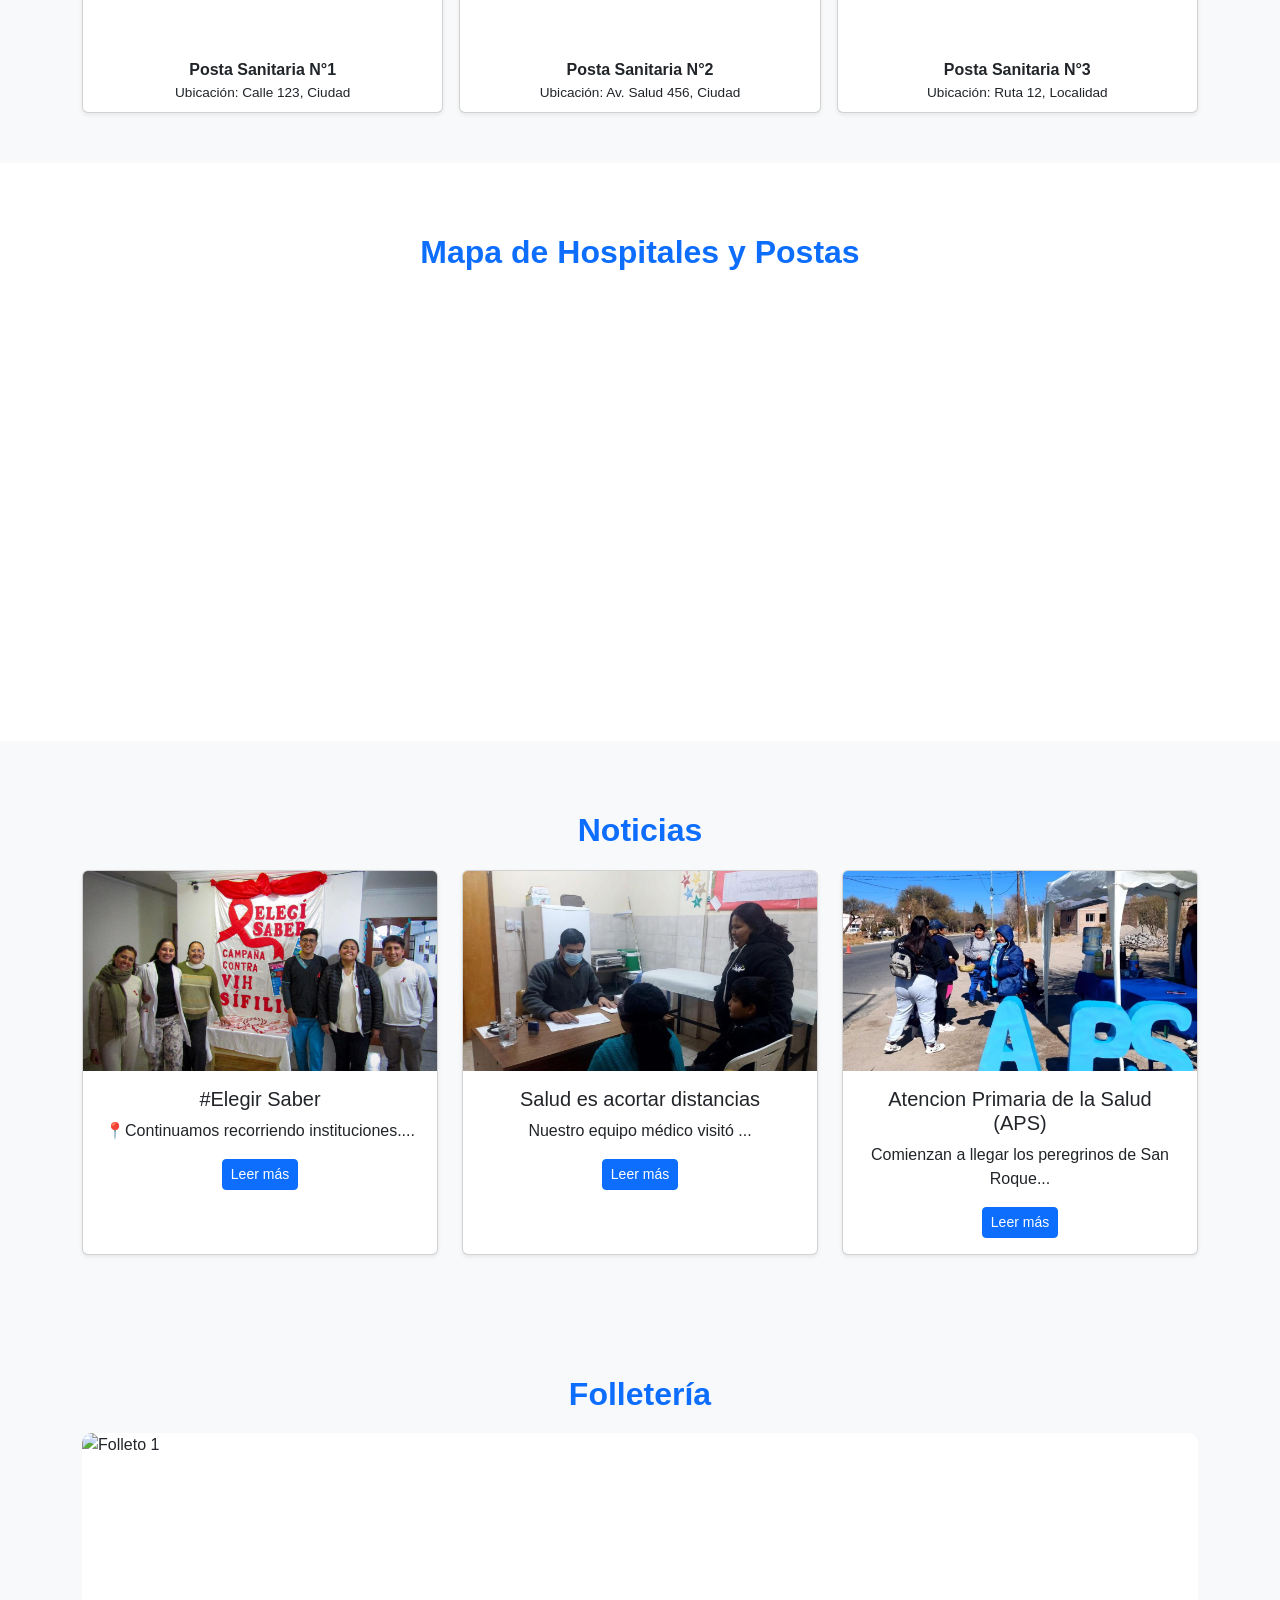
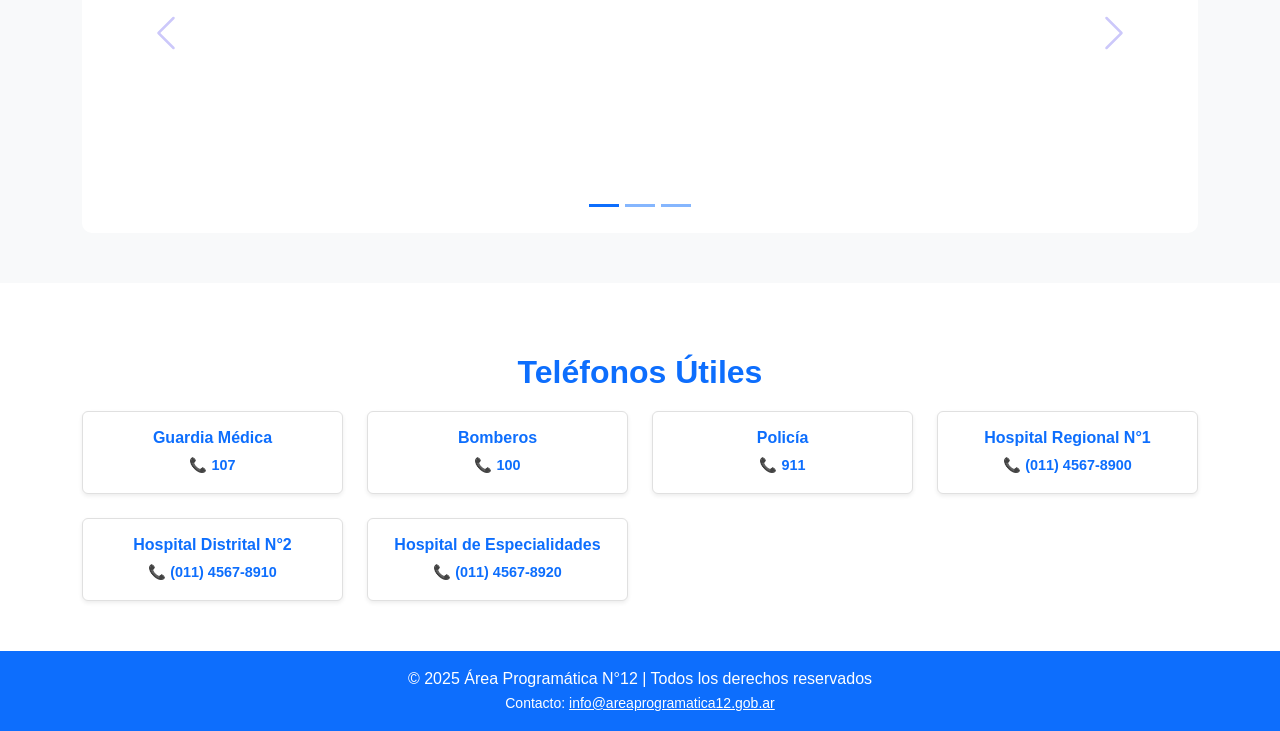
==== commit 5a4b0c8d: "v1.3" ====
--- a/area12.html
+++ b/area12.html
@@ -40,7 +40,8 @@
       padding-bottom: 50px;
     }
 
-    section h2,h1 {
+    section h2,
+    h1 {
       font-weight: bold;
       color: #0d6efd;
       /* Azul principal */
@@ -123,6 +124,31 @@
     #noticias .card:hover {
       transform: translateY(-5px);
     }
+
+    #folleteria img {
+      height: 400px;
+      object-fit: contain;
+      /* Muestra todo el folleto sin recortarlo */
+      background: #fff;
+      /* Fondo blanco para que se vea bien */
+      border-radius: 10px;
+    }
+
+    /* Flechas en azul */
+    .carousel-control-prev-icon,
+    .carousel-control-next-icon {
+      background-size: 100% 100%;
+      width: 2.5rem;
+      height: 2.5rem;
+      filter: invert(32%) sepia(93%) saturate(2499%) hue-rotate(205deg) brightness(96%) contrast(101%);
+    }
+
+    /* Indicadores en azul */
+    .carousel-indicators [data-bs-target] {
+      background-color: #0d6efd;
+    }
+
+
 
     /* Teléfonos útiles */
     #telefonos .card {
@@ -167,7 +193,7 @@
           <li class="nav-item"><a class="nav-link" href="#historia">Historia</a></li>
           <li class="nav-item"><a class="nav-link" href="#institucional">Institucional</a></li>
           <li class="nav-item"><a class="nav-link" href="#hospitales">Hospitales</a></li>
-          <li class="nav-item"><a class="nav-link" href="#postas">Centros Sanitarios</a></li>
+          <li class="nav-item"><a class="nav-link" href="#postas">CAPS</a></li>
           <li class="nav-item"><a class="nav-link" href="#mapa">Mapa</a></li>
           <li class="nav-item"><a class="nav-link" href="#noticias">Noticias</a></li>
         </ul>
@@ -297,9 +323,10 @@
       <h2>Hospitales</h2>
       <div class="row g-4">
         <div class="col-md-4">
-          <a href="index.html" class="text-decoration-none text-dark">
+          <a href="HospitalDrLAV.html" class="text-decoration-none text-dark">
             <div class="card hospital-card shadow-sm">
-              <img src="https://vallecalchaqui.com/download/multimedia.normal.8d753575d50ce6de.486f7370697479616c5f6e6f726d616c2e6a7067.jpg" class="card-img-top" alt="Hospital Regional N°1">
+              <img src="https://vallecalchaqui.com/download/multimedia.normal.8d753575d50ce6de.486f7370697479616c5f6e6f726d616c2e6a7067.jpg"
+                class="card-img-top" alt="Hospital Regional N°1">
               <div class="card-body text-center">
                 <h5 class="card-title fw-bold">Hospital Regional Dr. Luis A. Vargas</h5>
               </div>
@@ -307,10 +334,10 @@
           </a>
         </div>
         <div class="col-md-4">
-          <a href="hospital2.html" class="text-decoration-none text-dark">
+          <a href="HospitalSanJose.html" class="text-decoration-none text-dark">
             <div class="card hospital-card shadow-sm">
-              <img src="https://www.catamarcactual.com.ar/u/fotografias/fotosnoticias/2015/12/26/70493.jpg" class="card-img-top"
-                alt="Hospital Distrital N°2">
+              <img src="https://www.catamarcactual.com.ar/u/fotografias/fotosnoticias/2015/12/26/70493.jpg"
+                class="card-img-top" alt="Hospital Distrital N°2">
               <div class="card-body text-center">
                 <h5 class="card-title fw-bold">Hospital Distrital San Jose</h5>
               </div>
@@ -335,7 +362,7 @@
   <!-- Postas -->
   <section id="postas" class="bg-light">
     <div class="container">
-      <h2>Centros Sanitarios</h2>
+      <h2>Centros de Atencion Primaria de la Salud</h2>
       <div class="row g-3">
         <div class="col-md-4">
           <div class="card posta-card shadow-sm">
@@ -492,6 +519,45 @@
       </div>
     </div>
   </div>
+  <!-- Folletería -->
+  <section id="folleteria" class="bg-light">
+    <div class="container">
+      <h2>Folletería</h2>
+      <div id="carouselFolleteria" class="carousel slide" data-bs-ride="carousel" data-bs-interval="5000">
+        <div class="carousel-inner">
+          <!-- Folleto 1 -->
+          <div class="carousel-item active">
+            <img src="https://via.placeholder.com/800x400?text=Folleto+1" class="d-block w-100" alt="Folleto 1">
+          </div>
+          <!-- Folleto 2 -->
+          <div class="carousel-item">
+            <img src="https://via.placeholder.com/800x400?text=Folleto+2" class="d-block w-100" alt="Folleto 2">
+          </div>
+          <!-- Folleto 3 -->
+          <div class="carousel-item">
+            <img src="https://via.placeholder.com/800x400?text=Folleto+3" class="d-block w-100" alt="Folleto 3">
+          </div>
+        </div>
+
+        <!-- Controles -->
+        <button class="carousel-control-prev" type="button" data-bs-target="#carouselFolleteria" data-bs-slide="prev">
+          <span class="carousel-control-prev-icon"></span>
+          <span class="visually-hidden">Anterior</span>
+        </button>
+        <button class="carousel-control-next" type="button" data-bs-target="#carouselFolleteria" data-bs-slide="next">
+          <span class="carousel-control-next-icon"></span>
+          <span class="visually-hidden">Siguiente</span>
+        </button>
+
+        <!-- Indicadores -->
+        <div class="carousel-indicators">
+          <button type="button" data-bs-target="#carouselFolleteria" data-bs-slide-to="0" class="active"></button>
+          <button type="button" data-bs-target="#carouselFolleteria" data-bs-slide-to="1"></button>
+          <button type="button" data-bs-target="#carouselFolleteria" data-bs-slide-to="2"></button>
+        </div>
+      </div>
+    </div>
+  </section>
 
 
   <!-- Teléfonos Útiles -->
@@ -584,15 +650,15 @@
       { name: "Centro Sanitario Famatanca", coords: [-26.7788012, -66.0832663] },
       { name: "Centro Sanitario San Jose Banda", coords: [-26.8006267, -66.0865066] },
       { name: "Centro Sanitario Casa de Piedra", coords: [-26.8321878, -66.0918638] },
-      { name: "Centro Sanitario El Desmonte", coords: [-26.8846275,-66.1027685] },
-      { name: "Centro Sanitario Punta De Balasto", coords: [-26.9521571,-66.1353081] },
-      { name: "Centro Sanitario Famabalasto", coords: [-26.8591381,-66.3241951] },
-      { name: "Centro Sanitario La Hoyada", coords: [-26.5428413,-66.3663831] },
-      { name: "Centro Sanitario Toro Yaco", coords: [-26.520453,-66.28829] },
-      { name: "Centro Sanitario El Cajon", coords: [-26.4049704,-66.2638229] },
-      { name: "Centro Sanitario Ovejeria", coords: [-26.2618809,-66.2261989] },
-      { name: "Centro Sanitario Agua Amarilla", coords: [-26.7974494,-66.484595] },
-  ]
+      { name: "Centro Sanitario El Desmonte", coords: [-26.8846275, -66.1027685] },
+      { name: "Centro Sanitario Punta De Balasto", coords: [-26.9521571, -66.1353081] },
+      { name: "Centro Sanitario Famabalasto", coords: [-26.8591381, -66.3241951] },
+      { name: "Centro Sanitario La Hoyada", coords: [-26.5428413, -66.3663831] },
+      { name: "Centro Sanitario Toro Yaco", coords: [-26.520453, -66.28829] },
+      { name: "Centro Sanitario El Cajon", coords: [-26.4049704, -66.2638229] },
+      { name: "Centro Sanitario Ovejeria", coords: [-26.2618809, -66.2261989] },
+      { name: "Centro Sanitario Agua Amarilla", coords: [-26.7974494, -66.484595] },
+    ]
     // Agregar marcadores al mapa
     locations.forEach(loc => {
       L.marker(loc.coords).addTo(map)
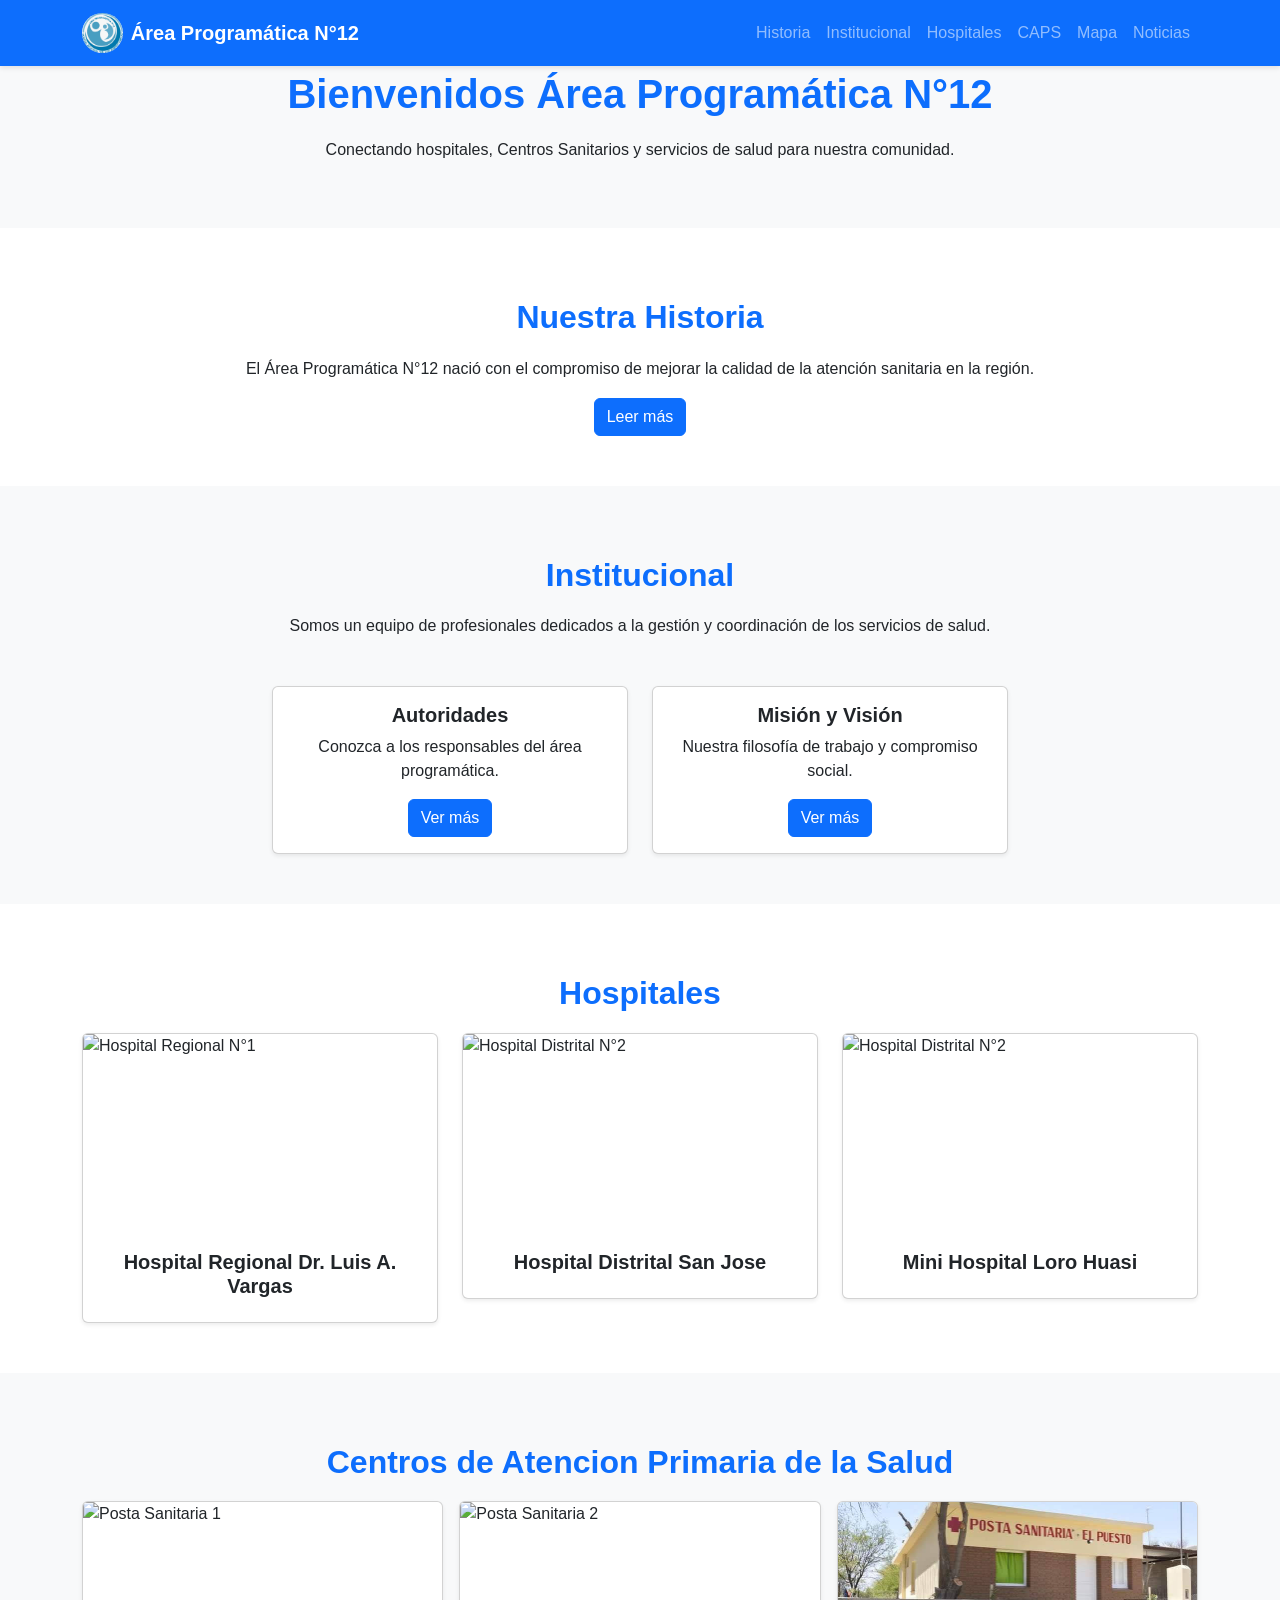
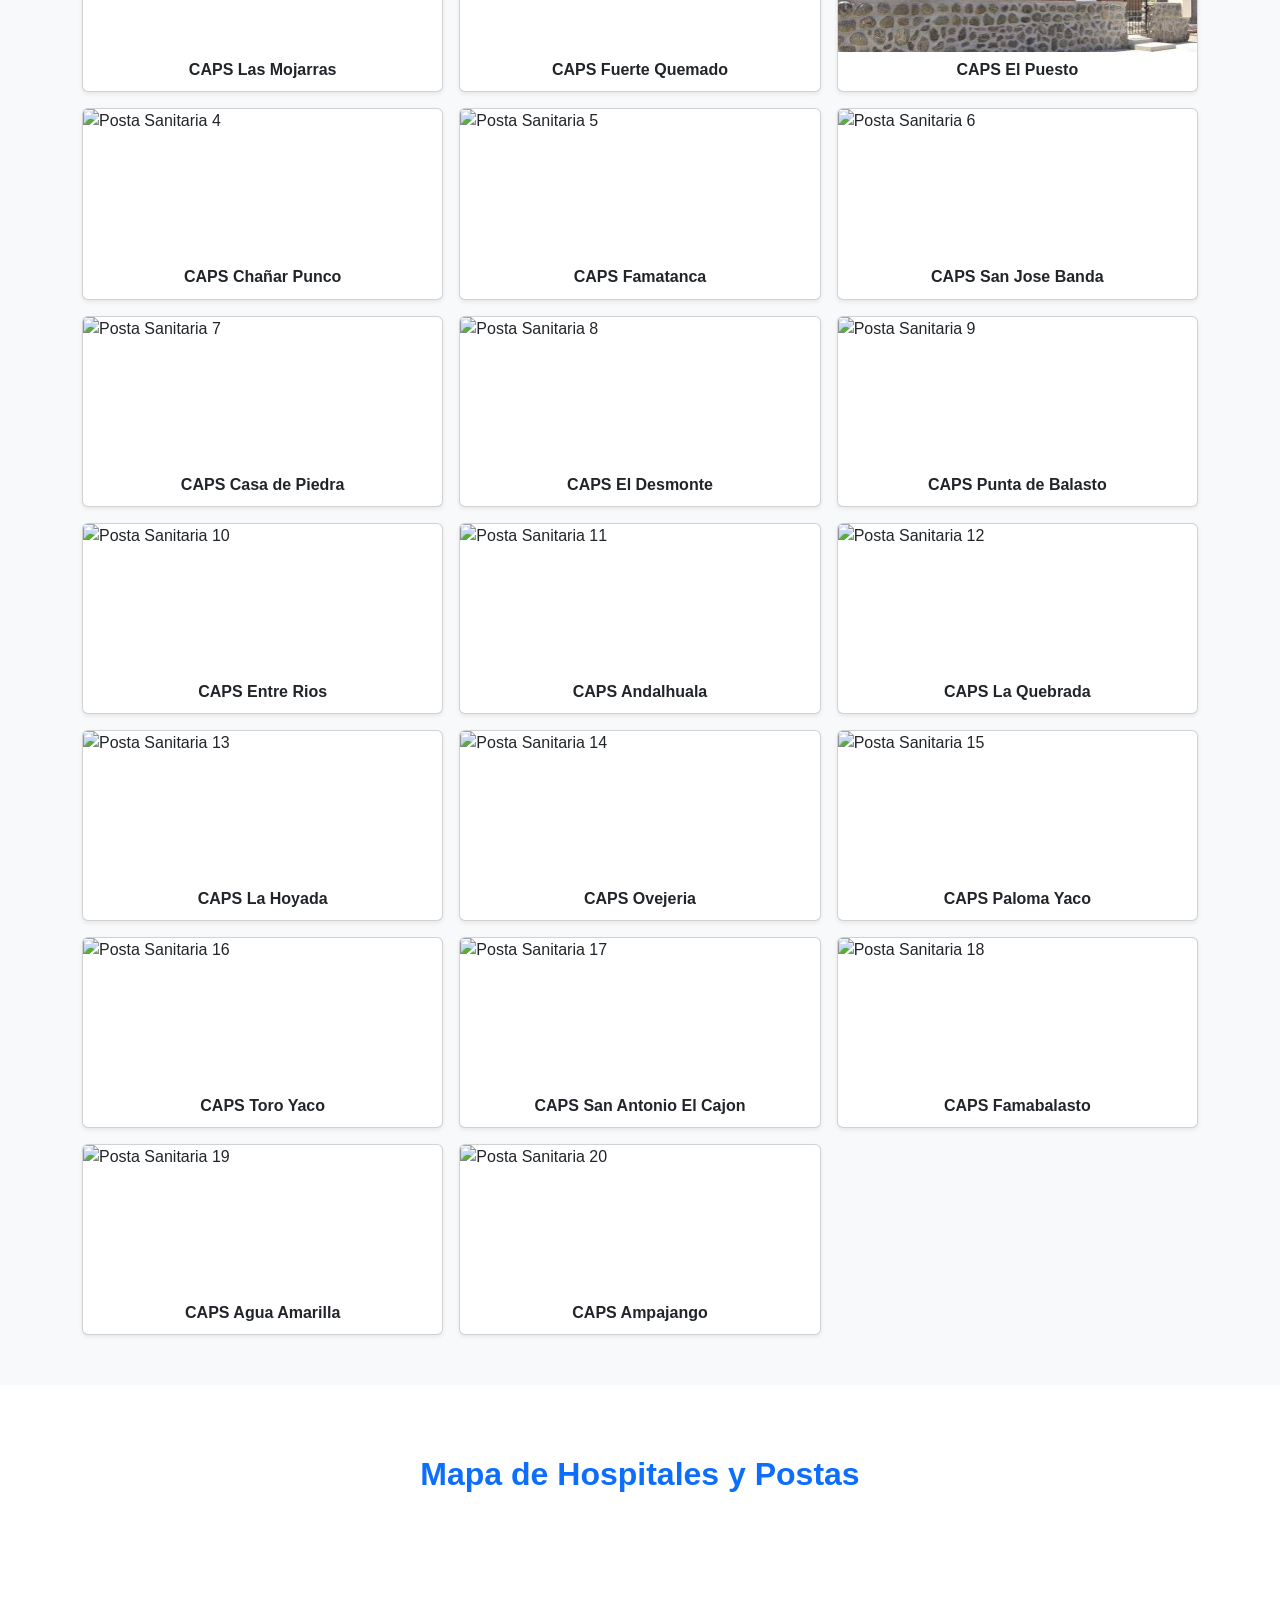
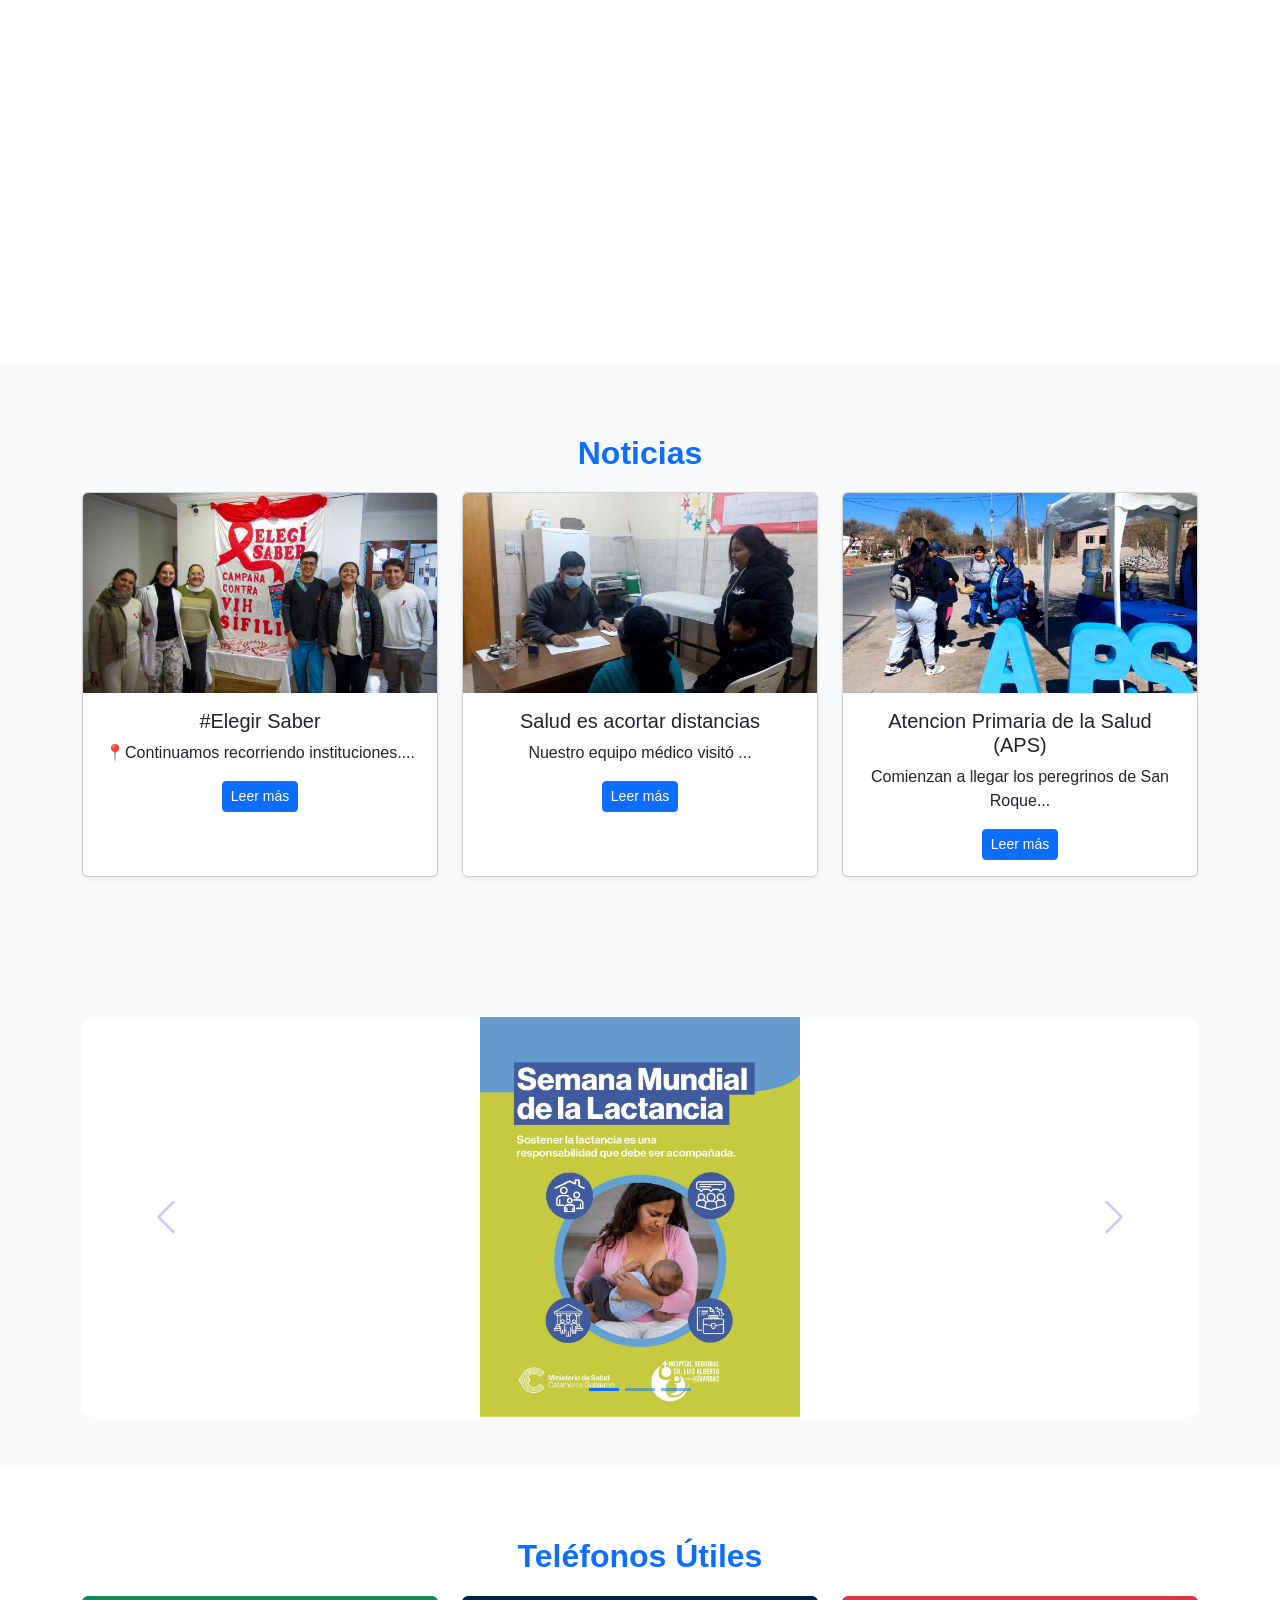
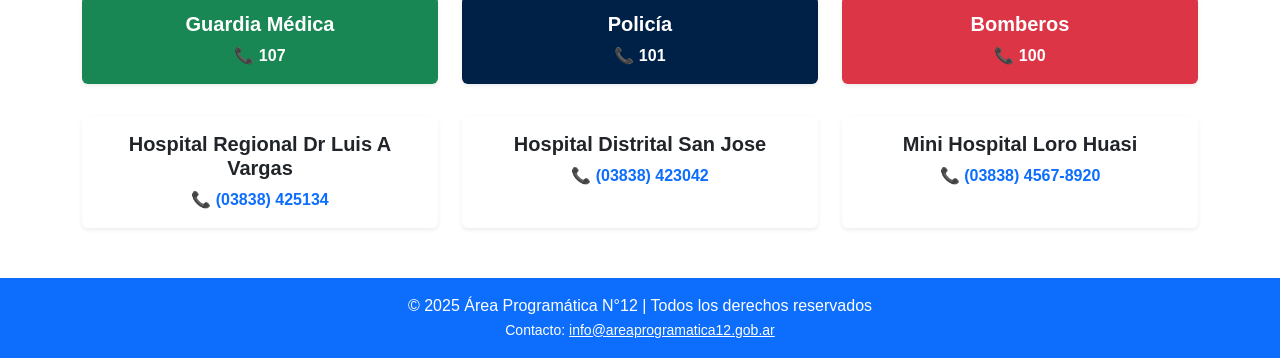
==== commit 1b860351: "v1.4" ====
--- a/area12.html
+++ b/area12.html
@@ -7,7 +7,7 @@
   <meta name="description"
     content="Área Programática N°12 - Historia, institucional, hospitales, postas sanitarias y noticias." />
   <title>Área Programática N°12</title>
-  <link rel="icon" href="images/logo2.jpeg" type="image/jpeg" class="rounded-circle" />
+  <link rel="icon" href="images/area/logo2.jpeg" type="image/jpeg" class="rounded-circle" />
 
   <!-- Bootstrap -->
   <link href="https://cdn.jsdelivr.net/npm/bootstrap@5.3.2/dist/css/bootstrap.min.css" rel="stylesheet" />
@@ -149,30 +149,27 @@
     }
 
 
-
-    /* Teléfonos útiles */
-    #telefonos .card {
-      border: 1px solid #e0e0e0;
-    }
-
-    #telefonos .card h5 {
-      font-size: 1rem;
-      color: #0d6efd;
-    }
-
-    #telefonos .card p {
-      font-size: 0.9rem;
-    }
-
-    #telefonos a {
-      color: #0d6efd;
-      font-weight: bold;
-      text-decoration: none;
-    }
-
-    #telefonos a:hover {
-      text-decoration: underline;
-    }
+/* Teléfonos útiles */
+#telefonos .card {
+  border: none;
+  transition: transform 0.2s;
+}
+#telefonos .card:hover {
+  transform: translateY(-5px);
+}
+#telefonos a {
+  font-weight: bold;
+  text-decoration: none;
+}
+#telefonos a:hover {
+  text-decoration: underline;
+}
+
+/* Azul oscuro para Policía */
+.bg-policia {
+  background-color: #002147 !important;
+}
+
   </style>
 </head>
 
@@ -182,7 +179,7 @@
   <nav id="navbar" class="navbar navbar-expand-lg navbar-dark bg-primary fixed-top">
     <div class="container">
       <a class="navbar-brand fw-bold d-flex align-items-center" href="#inicio">
-        <img src="images/logo2.jpeg" alt="Logo" height="50" class="me-2 rounded-circle">
+        <img src="images/area/logo2.jpeg" alt="Logo" height="50" class="me-2 rounded-circle">
         Área Programática N°12
       </a>
       <button class="navbar-toggler" type="button" data-bs-toggle="collapse" data-bs-target="#navbarNav">
@@ -201,7 +198,6 @@
     </div>
   </nav>
 
-  <!-- Portada -->
   <!-- Bienvenidos -->
   <section id="inicio" class="bg-light">
     <div class="container">
@@ -345,12 +341,12 @@
           </a>
         </div>
         <div class="col-md-4">
-          <a href="hospital3.html" class="text-decoration-none text-dark">
+          <a href="LOROHUASI" class="text-decoration-none text-dark">
             <div class="card hospital-card shadow-sm">
-              <img src="https://via.placeholder.com/400x200?text=Hospital+Especialidades" class="card-img-top"
-                alt="Hospital de Especialidades">
+              <img src="jpg"
+                class="card-img-top" alt="Hospital Distrital N°2">
               <div class="card-body text-center">
-                <h5 class="card-title fw-bold">Mini hospital Loro Huasi</h5>
+                <h5 class="card-title fw-bold">Mini Hospital Loro Huasi</h5>
               </div>
             </div>
           </a>
@@ -369,8 +365,8 @@
             <img src="https://via.placeholder.com/300x150?text=Posta+Sanitaria+1" class="card-img-top"
               alt="Posta Sanitaria 1">
             <div class="card-body text-center p-2">
-              <h6 class="card-title fw-bold">Posta Sanitaria N°1</h6>
-              <p class="card-text small">Ubicación: Calle 123, Ciudad</p>
+              <h6 class="card-title fw-bold">CAPS Las Mojarras</h6>
+              <p class="card-text small"></p>
             </div>
           </div>
         </div>
@@ -379,18 +375,188 @@
             <img src="https://via.placeholder.com/300x150?text=Posta+Sanitaria+2" class="card-img-top"
               alt="Posta Sanitaria 2">
             <div class="card-body text-center p-2">
-              <h6 class="card-title fw-bold">Posta Sanitaria N°2</h6>
-              <p class="card-text small">Ubicación: Av. Salud 456, Ciudad</p>
-            </div>
-          </div>
-        </div>
-        <div class="col-md-4">
-          <div class="card posta-card shadow-sm">
-            <img src="https://via.placeholder.com/300x150?text=Posta+Sanitaria+3" class="card-img-top"
+              <h6 class="card-title fw-bold">CAPS Fuerte Quemado</h6>
+              <p class="card-text small"></p>
+            </div>
+          </div>
+        </div>
+        <div class="col-md-4">
+          <div class="card posta-card shadow-sm">
+            <img src="images/area/CAPSelPuesto.jpeg" class="card-img-top"
               alt="Posta Sanitaria 3">
             <div class="card-body text-center p-2">
-              <h6 class="card-title fw-bold">Posta Sanitaria N°3</h6>
-              <p class="card-text small">Ubicación: Ruta 12, Localidad</p>
+              <h6 class="card-title fw-bold">CAPS El Puesto</h6>
+              <p class="card-text small"></p>
+            </div>
+          </div>
+        </div>
+        <div class="col-md-4">
+          <div class="card posta-card shadow-sm">
+            <img src="https://via.placeholder.com/300x150?text=Posta+Sanitaria+3" class="card-img-top"
+              alt="Posta Sanitaria 4">
+            <div class="card-body text-center p-2">
+              <h6 class="card-title fw-bold">CAPS Chañar Punco</h6>
+              <p class="card-text small"></p>
+            </div>
+          </div>
+        </div>
+        <div class="col-md-4">
+          <div class="card posta-card shadow-sm">
+            <img src="https://via.placeholder.com/300x150?text=Posta+Sanitaria+3" class="card-img-top"
+              alt="Posta Sanitaria 5">
+            <div class="card-body text-center p-2">
+              <h6 class="card-title fw-bold">CAPS Famatanca</h6>
+              <p class="card-text small"></p>
+            </div>
+          </div>
+        </div>
+        <div class="col-md-4">
+          <div class="card posta-card shadow-sm">
+            <img src="https://via.placeholder.com/300x150?text=Posta+Sanitaria+3" class="card-img-top"
+              alt="Posta Sanitaria 6">
+            <div class="card-body text-center p-2">
+              <h6 class="card-title fw-bold">CAPS San Jose Banda</h6>
+              <p class="card-text small"></p>
+            </div>
+          </div>
+        </div>
+        <div class="col-md-4">
+          <div class="card posta-card shadow-sm">
+            <img src="https://via.placeholder.com/300x150?text=Posta+Sanitaria+3" class="card-img-top"
+              alt="Posta Sanitaria 7">
+            <div class="card-body text-center p-2">
+              <h6 class="card-title fw-bold">CAPS Casa de Piedra</h6>
+              <p class="card-text small"></p>
+            </div>
+          </div>
+        </div>
+        <div class="col-md-4">
+          <div class="card posta-card shadow-sm">
+            <img src="https://via.placeholder.com/300x150?text=Posta+Sanitaria+3" class="card-img-top"
+              alt="Posta Sanitaria 8">
+            <div class="card-body text-center p-2">
+              <h6 class="card-title fw-bold">CAPS El Desmonte</h6>
+              <p class="card-text small"></p>
+            </div>
+          </div>
+        </div>
+        <div class="col-md-4">
+          <div class="card posta-card shadow-sm">
+            <img src="https://via.placeholder.com/300x150?text=Posta+Sanitaria+3" class="card-img-top"
+              alt="Posta Sanitaria 9">
+            <div class="card-body text-center p-2">
+              <h6 class="card-title fw-bold">CAPS Punta de Balasto</h6>
+              <p class="card-text small"></p>
+            </div>
+          </div>
+        </div>
+        <div class="col-md-4">
+          <div class="card posta-card shadow-sm">
+            <img src="https://via.placeholder.com/300x150?text=Posta+Sanitaria+3" class="card-img-top"
+              alt="Posta Sanitaria 10">
+            <div class="card-body text-center p-2">
+              <h6 class="card-title fw-bold">CAPS Entre Rios</h6>
+              <p class="card-text small"></p>
+            </div>
+          </div>
+        </div>
+        <div class="col-md-4">
+          <div class="card posta-card shadow-sm">
+            <img src="https://via.placeholder.com/300x150?text=Posta+Sanitaria+3" class="card-img-top"
+              alt="Posta Sanitaria 11">
+            <div class="card-body text-center p-2">
+              <h6 class="card-title fw-bold">CAPS Andalhuala</h6>
+              <p class="card-text small"></p>
+            </div>
+          </div>
+        </div>
+        <div class="col-md-4">
+          <div class="card posta-card shadow-sm">
+            <img src="https://via.placeholder.com/300x150?text=Posta+Sanitaria+3" class="card-img-top"
+              alt="Posta Sanitaria 12">
+            <div class="card-body text-center p-2">
+              <h6 class="card-title fw-bold">CAPS La Quebrada</h6>
+              <p class="card-text small"></p>
+            </div>
+          </div>
+        </div>
+        <div class="col-md-4">
+          <div class="card posta-card shadow-sm">
+            <img src="https://via.placeholder.com/300x150?text=Posta+Sanitaria+3" class="card-img-top"
+              alt="Posta Sanitaria 13">
+            <div class="card-body text-center p-2">
+              <h6 class="card-title fw-bold">CAPS La Hoyada</h6>
+              <p class="card-text small"></p>
+            </div>
+          </div>
+        </div>
+        <div class="col-md-4">
+          <div class="card posta-card shadow-sm">
+            <img src="https://via.placeholder.com/300x150?text=Posta+Sanitaria+3" class="card-img-top"
+              alt="Posta Sanitaria 14">
+            <div class="card-body text-center p-2">
+              <h6 class="card-title fw-bold">CAPS Ovejeria</h6>
+              <p class="card-text small"></p>
+            </div>
+          </div>
+        </div>
+        <div class="col-md-4">
+          <div class="card posta-card shadow-sm">
+            <img src="https://via.placeholder.com/300x150?text=Posta+Sanitaria+3" class="card-img-top"
+              alt="Posta Sanitaria 15">
+            <div class="card-body text-center p-2">
+              <h6 class="card-title fw-bold">CAPS Paloma Yaco</h6>
+              <p class="card-text small"></p>
+            </div>
+          </div>
+        </div>
+        <div class="col-md-4">
+          <div class="card posta-card shadow-sm">
+            <img src="https://via.placeholder.com/300x150?text=Posta+Sanitaria+3" class="card-img-top"
+              alt="Posta Sanitaria 16">
+            <div class="card-body text-center p-2">
+              <h6 class="card-title fw-bold">CAPS Toro Yaco</h6>
+              <p class="card-text small"></p>
+            </div>
+          </div>
+        </div>
+        <div class="col-md-4">
+          <div class="card posta-card shadow-sm">
+            <img src="https://via.placeholder.com/300x150?text=Posta+Sanitaria+3" class="card-img-top"
+              alt="Posta Sanitaria 17">
+            <div class="card-body text-center p-2">
+              <h6 class="card-title fw-bold">CAPS San Antonio El Cajon</h6>
+              <p class="card-text small"></p>
+            </div>
+          </div>
+        </div>
+        <div class="col-md-4">
+          <div class="card posta-card shadow-sm">
+            <img src="https://via.placeholder.com/300x150?text=Posta+Sanitaria+3" class="card-img-top"
+              alt="Posta Sanitaria 18">
+            <div class="card-body text-center p-2">
+              <h6 class="card-title fw-bold">CAPS Famabalasto</h6>
+              <p class="card-text small"></p>
+            </div>
+          </div>
+        </div>
+        <div class="col-md-4">
+          <div class="card posta-card shadow-sm">
+            <img src="https://via.placeholder.com/300x150?text=Posta+Sanitaria+3" class="card-img-top"
+              alt="Posta Sanitaria 19">
+            <div class="card-body text-center p-2">
+              <h6 class="card-title fw-bold">CAPS Agua Amarilla</h6>
+              <p class="card-text small"></p>
+            </div>
+          </div>
+        </div>
+        <div class="col-md-4">
+          <div class="card posta-card shadow-sm">
+            <img src="https://via.placeholder.com/300x150?text=Posta+Sanitaria+3" class="card-img-top"
+              alt="Posta Sanitaria 20">
+            <div class="card-body text-center p-2">
+              <h6 class="card-title fw-bold">CAPS Ampajango</h6>
+              <p class="card-text small"></p>
             </div>
           </div>
         </div>
@@ -415,7 +581,7 @@
         <!-- Noticia 1 -->
         <div class="col-md-4">
           <div class="card h-100 shadow-sm text-center">
-            <img src="images/noticias1.jpeg" class="card-img-top noticia-img" alt="Campaña de Vacunación">
+            <img src="images/area/noticias1.jpeg" class="card-img-top noticia-img" alt="Campaña de Vacunación">
             <div class="card-body">
               <h5 class="card-title">#Elegir Saber</h5>
               <p class="card-text">📍Continuamos recorriendo instituciones....</p>
@@ -428,7 +594,7 @@
         <!-- Noticia 2 -->
         <div class="col-md-4">
           <div class="card h-100 shadow-sm text-center">
-            <img src="images/noticias2.jpeg" class="card-img-top noticia-img" alt="Nuevos Equipos">
+            <img src="images/area/noticias2.jpeg" class="card-img-top noticia-img" alt="Nuevos Equipos">
             <div class="card-body">
               <h5 class="card-title">Salud es acortar distancias</h5>
               <p class="card-text">Nuestro equipo médico visitó ...</p>
@@ -441,7 +607,7 @@
         <!-- Noticia 3 -->
         <div class="col-md-4">
           <div class="card h-100 shadow-sm text-center">
-            <img src="images/noticias3.jpeg" class="card-img-top noticia-img" alt="Capacitación">
+            <img src="images/area/noticias3.jpeg" class="card-img-top noticia-img" alt="Capacitación">
             <div class="card-body">
               <h5 class="card-title">Atencion Primaria de la Salud (APS)</h5>
               <p class="card-text">Comienzan a llegar los peregrinos de San Roque...</p>
@@ -519,23 +685,24 @@
       </div>
     </div>
   </div>
-  <!-- Folletería -->
+
+<!-- Folletería -->
   <section id="folleteria" class="bg-light">
     <div class="container">
-      <h2>Folletería</h2>
+      <h2></h2>
       <div id="carouselFolleteria" class="carousel slide" data-bs-ride="carousel" data-bs-interval="5000">
         <div class="carousel-inner">
           <!-- Folleto 1 -->
           <div class="carousel-item active">
-            <img src="https://via.placeholder.com/800x400?text=Folleto+1" class="d-block w-100" alt="Folleto 1">
+            <img src="images/area/folleto1.jpeg" class="d-block w-100" alt="Folleto 1">
           </div>
           <!-- Folleto 2 -->
           <div class="carousel-item">
-            <img src="https://via.placeholder.com/800x400?text=Folleto+2" class="d-block w-100" alt="Folleto 2">
+            <img src="images/area/folleto2.jpeg" class="d-block w-100" alt="Folleto 2">
           </div>
           <!-- Folleto 3 -->
           <div class="carousel-item">
-            <img src="https://via.placeholder.com/800x400?text=Folleto+3" class="d-block w-100" alt="Folleto 3">
+            <img src="images/area/folleto3.jpeg" class="d-block w-100" alt="Folleto 3">
           </div>
         </div>
 
@@ -560,62 +727,72 @@
   </section>
 
 
-  <!-- Teléfonos Útiles -->
-  <section id="telefonos">
-    <div class="container">
-      <h2>Teléfonos Útiles</h2>
-      <div class="row g-4 text-center">
-        <div class="col-md-3 col-6">
-          <div class="card shadow-sm h-100">
-            <div class="card-body">
-              <h5 class="card-title fw-bold">Guardia Médica</h5>
-              <p class="card-text"><a href="tel:107">📞 107</a></p>
-            </div>
-          </div>
-        </div>
-        <div class="col-md-3 col-6">
-          <div class="card shadow-sm h-100">
-            <div class="card-body">
-              <h5 class="card-title fw-bold">Bomberos</h5>
-              <p class="card-text"><a href="tel:100">📞 100</a></p>
-            </div>
-          </div>
-        </div>
-        <div class="col-md-3 col-6">
-          <div class="card shadow-sm h-100">
-            <div class="card-body">
-              <h5 class="card-title fw-bold">Policía</h5>
-              <p class="card-text"><a href="tel:911">📞 911</a></p>
-            </div>
-          </div>
-        </div>
-        <div class="col-md-3 col-6">
-          <div class="card shadow-sm h-100">
-            <div class="card-body">
-              <h5 class="card-title fw-bold">Hospital Regional N°1</h5>
-              <p class="card-text"><a href="tel:+541145678900">📞 (011) 4567-8900</a></p>
-            </div>
-          </div>
-        </div>
-        <div class="col-md-3 col-6">
-          <div class="card shadow-sm h-100">
-            <div class="card-body">
-              <h5 class="card-title fw-bold">Hospital Distrital N°2</h5>
-              <p class="card-text"><a href="tel:+541145678910">📞 (011) 4567-8910</a></p>
-            </div>
-          </div>
-        </div>
-        <div class="col-md-3 col-6">
-          <div class="card shadow-sm h-100">
-            <div class="card-body">
-              <h5 class="card-title fw-bold">Hospital de Especialidades</h5>
-              <p class="card-text"><a href="tel:+541145678920">📞 (011) 4567-8920</a></p>
-            </div>
-          </div>
-        </div>
-      </div>
-    </div>
-  </section>
+<!-- Teléfonos Útiles -->
+<section id="telefonos">
+  <div class="container">
+    <h2>Teléfonos Útiles</h2>
+    <div class="row g-4 text-center justify-content-center">
+      <!-- Guardia Médica -->
+      <div class="col-md-4">
+        <div class="card shadow-sm h-100 text-white bg-success">
+          <div class="card-body">
+            <h5 class="card-title fw-bold">Guardia Médica</h5>
+            <p class="card-text"><a href="tel:107" class="text-white">📞 107</a></p>
+          </div>
+        </div>
+      </div>
+      <!-- Policía -->
+      <div class="col-md-4">
+        <div class="card shadow-sm h-100 text-white bg-policia">
+          <div class="card-body">
+            <h5 class="card-title fw-bold">Policía</h5>
+            <p class="card-text"><a href="tel:101" class="text-white">📞 101</a></p>
+          </div>
+        </div>
+      </div>
+      <!-- Bomberos -->
+      <div class="col-md-4">
+        <div class="card shadow-sm h-100 text-white bg-danger">
+          <div class="card-body">
+            <h5 class="card-title fw-bold">Bomberos</h5>
+            <p class="card-text"><a href="tel:100" class="text-white">📞 100</a></p>
+          </div>
+        </div>
+      </div>
+    </div>
+
+    <!-- Segunda fila -->
+    <div class="row g-4 text-center justify-content-center mt-2">
+      <!-- Hospital Regional N°1 -->
+      <div class="col-md-4">
+        <div class="card shadow-sm h-100">
+          <div class="card-body">
+            <h5 class="card-title fw-bold">Hospital Regional Dr Luis A Vargas</h5>
+            <p class="card-text"><a href="tel:03838425134">📞 (03838) 425134</a></p>
+          </div>
+        </div>
+      </div>
+      <!-- Hospital Distrital N°2 -->
+      <div class="col-md-4">
+        <div class="card shadow-sm h-100">
+          <div class="card-body">
+            <h5 class="card-title fw-bold">Hospital Distrital San Jose</h5>
+            <p class="card-text"><a href="tel:03838423042">📞 (03838) 423042</a></p>
+          </div>
+        </div>
+      </div>
+      <!-- Hospital de Especialidades -->
+      <div class="col-md-4">
+        <div class="card shadow-sm h-100">
+          <div class="card-body">
+            <h5 class="card-title fw-bold">Mini Hospital Loro Huasi</h5>
+            <p class="card-text"><a href="tel:+541145678920">📞 (03838) 4567-8920</a></p>
+          </div>
+        </div>
+      </div>
+    </div>
+  </div>
+</section>
 
 
   <!-- Footer -->
